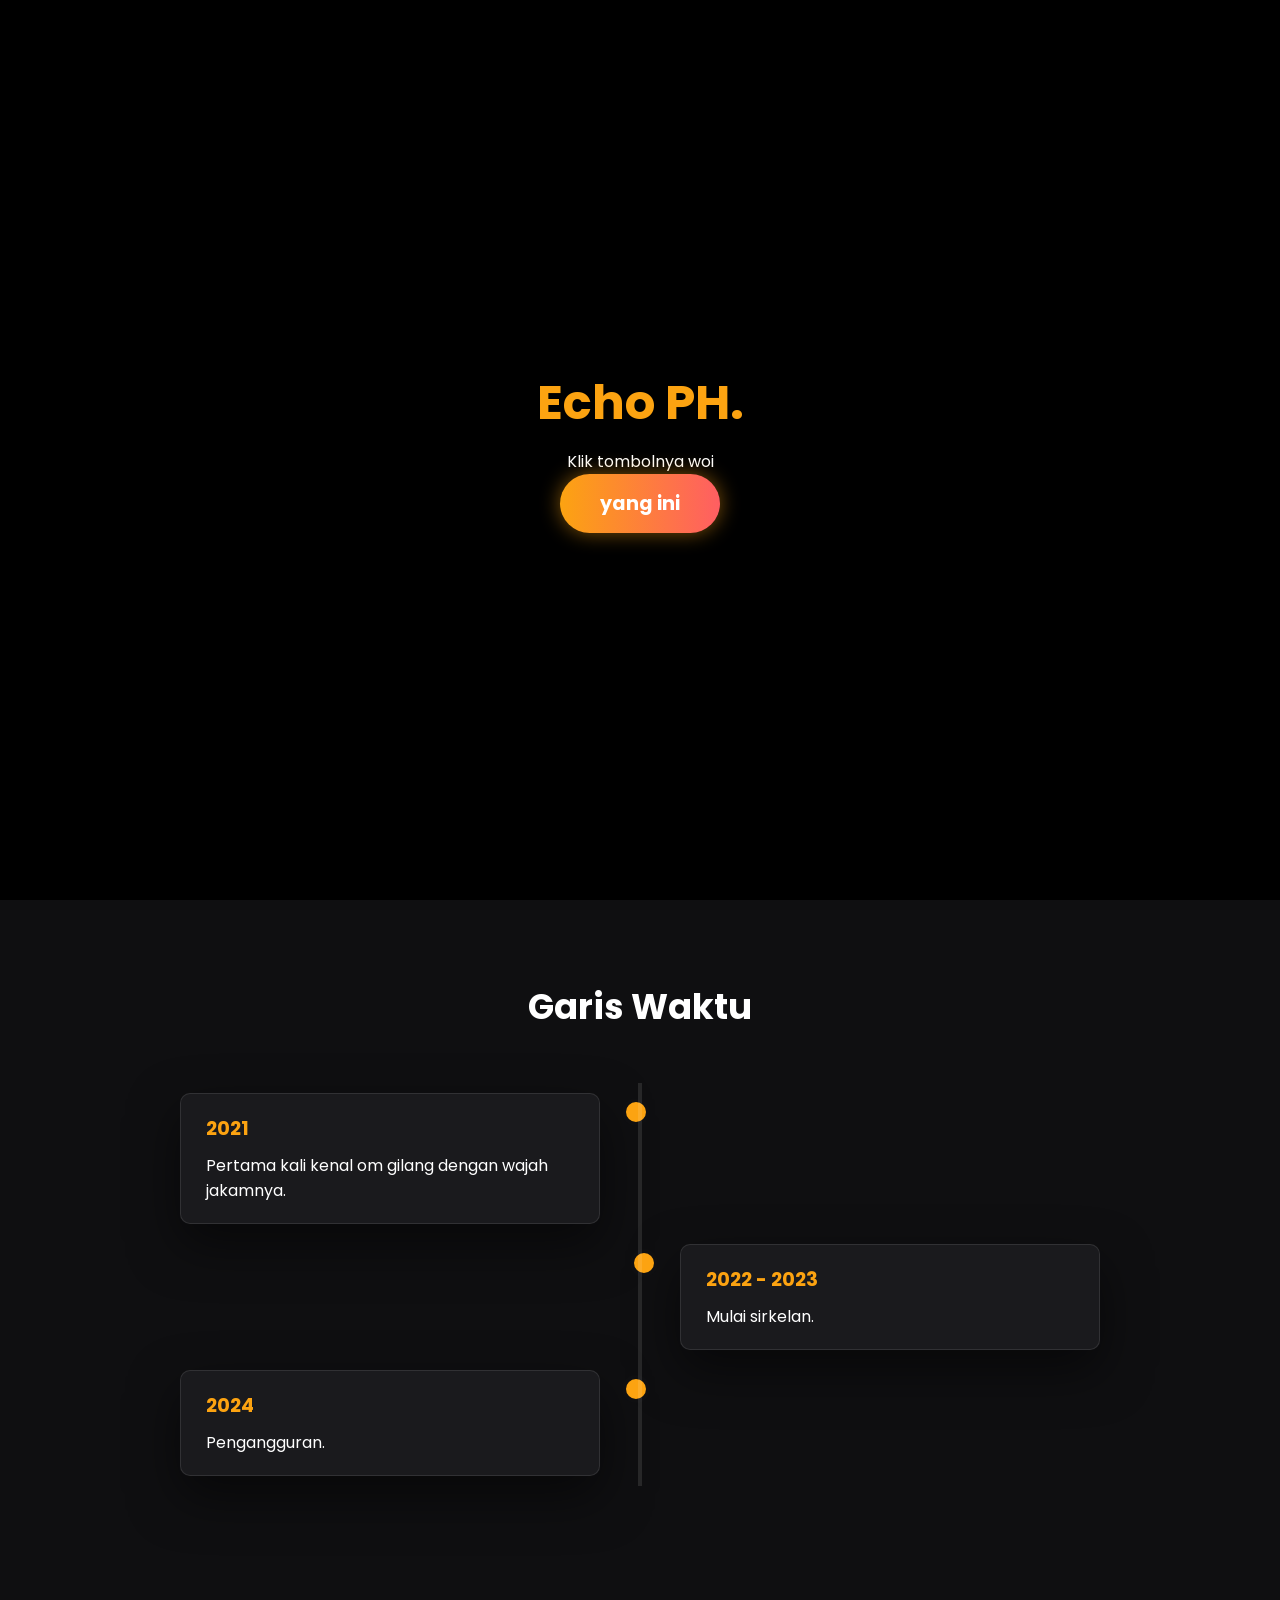
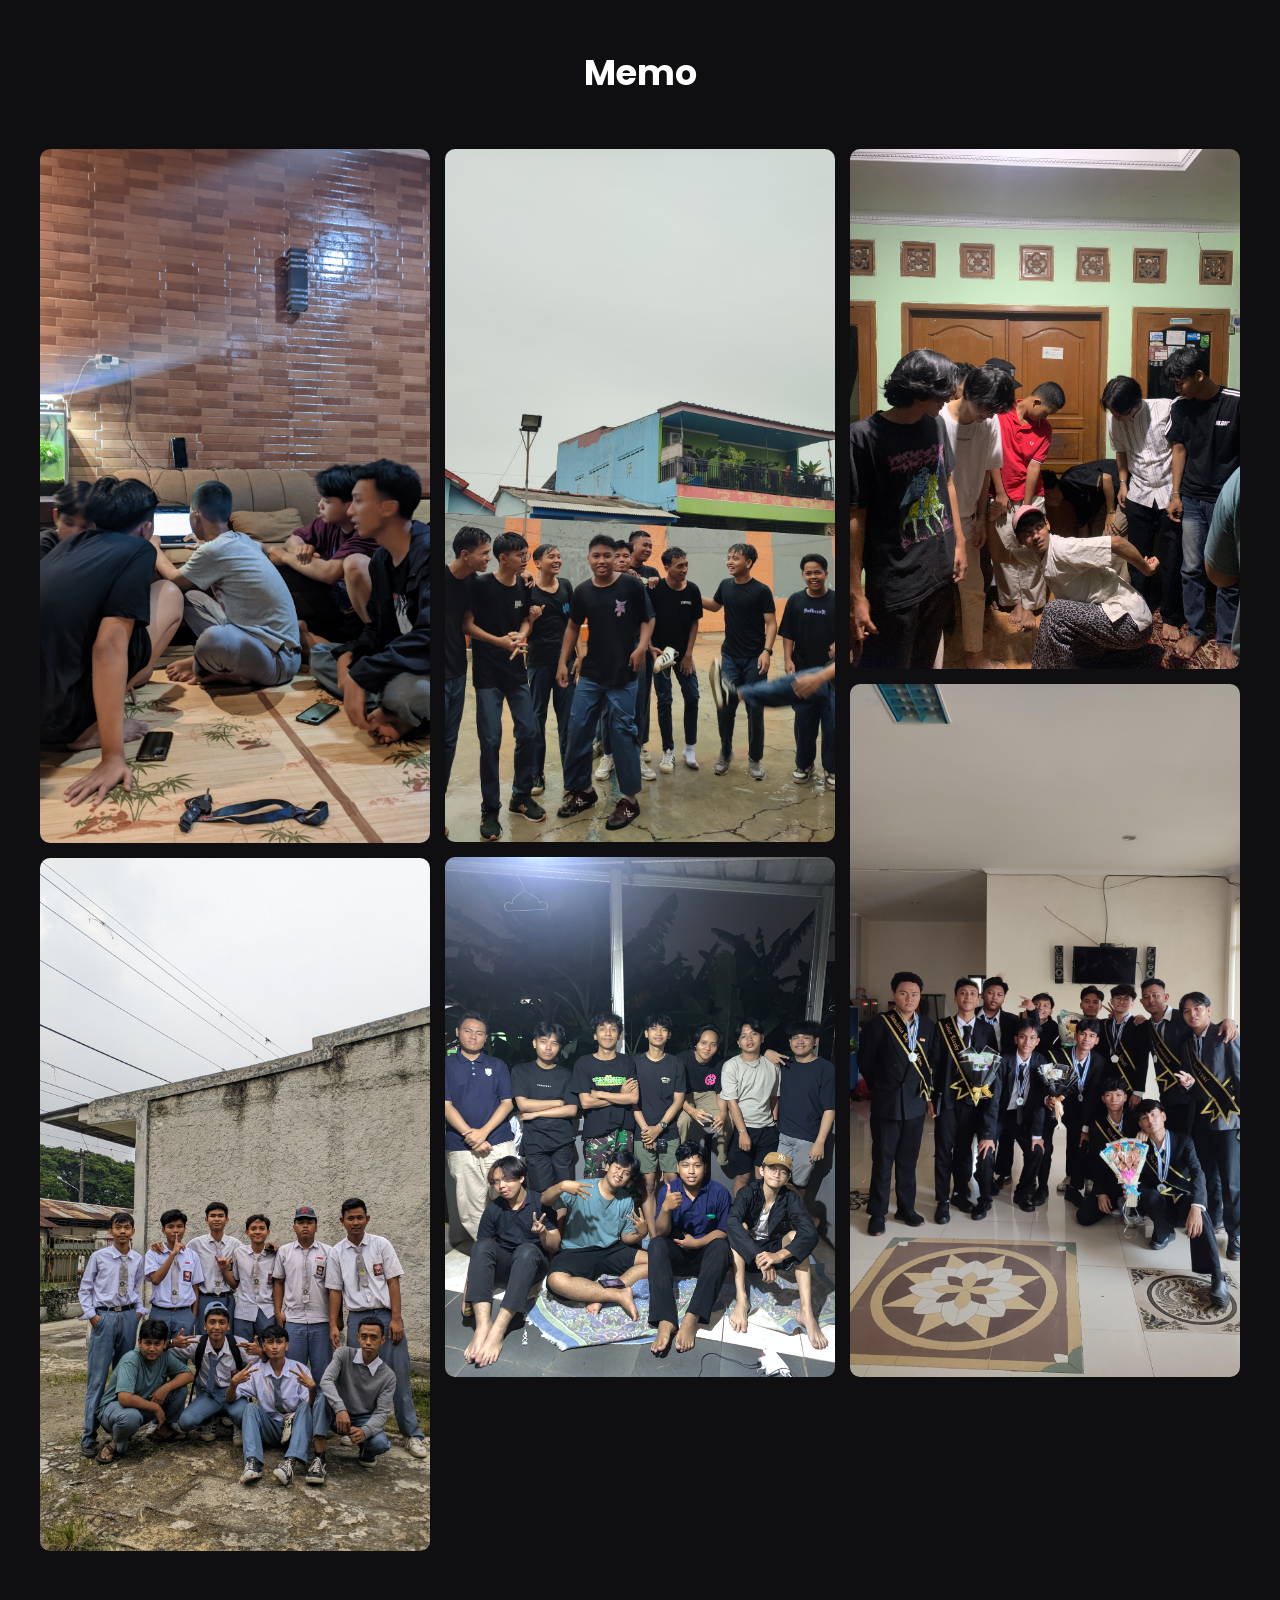
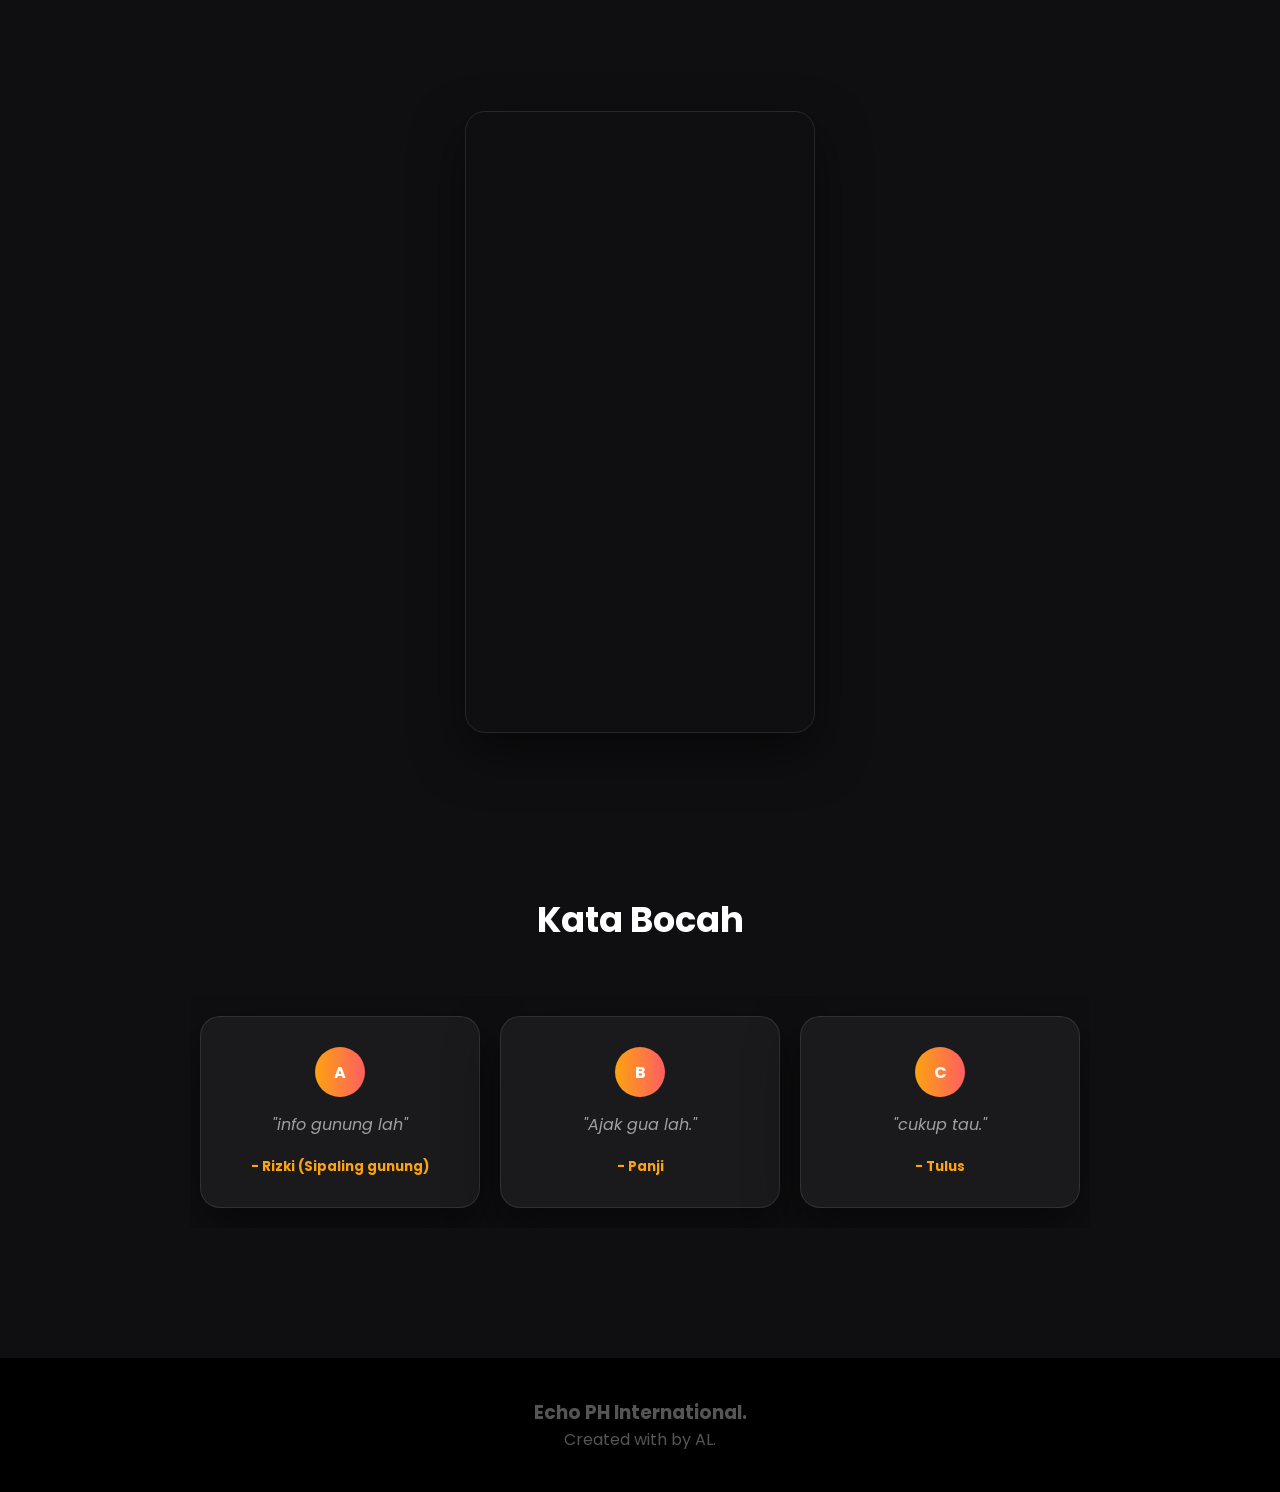
==== index.html @ 52d3bf89 "nambahin" ====
<!DOCTYPE html>
<html lang="id">
<head>
    <meta charset="UTF-8">
    <meta name="viewport" content="width=device-width, initial-scale=1.0">
    <title>Echo</title>
    
    <link href="https://fonts.googleapis.com/css2?family=Poppins:wght@300;400;600;800&display=swap" rel="stylesheet">
    <link href="https://unpkg.com/aos@2.3.1/dist/aos.css" rel="stylesheet">
    <link rel="stylesheet" href="style.css">
</head>
<body style="overflow: hidden;"> <div id="welcome-screen">
        <div class="welcome-content">
            <h1>Echo PH.</h1>
            <p>Klik tombolnya woi</p>
            <button id="enter-btn">yang ini</button>
        </div>
    </div>

    <nav class="navbar">
        <div class="logo">Echo PH.</div>
        <div class="nav-right">
            <ul class="nav-links" id="nav-menu">
                <li><a href="#home">Home</a></li>
                <li><a href="#timeline">Perjalanan</a></li>
                <li><a href="#galeri">Galeri</a></li>
                <li><a href="#pesan">Pesan</a></li>
            </ul>
            <div class="nav-buttons">
                <button id="theme-toggle" class="theme-btn" title="Ganti Tema">☀️</button>
                <div class="hamburger" id="hamburger-btn">
                    <span></span><span></span><span></span>
                </div>
            </div>
        </div>
    </nav>

    <header id="home" class="hero">
        <video muted loop playsinline id="myVideo">
            <source src="video/bg.mp4" type="video/mp4">
        </video>
        <div class="overlay"></div>
        <div class="hero-content" data-aos="fade-up" data-aos-duration="1500">
            <span class="badge">OFFICIAL SIRKEL</span>
            <h1>KITA PERNAH <span class="highlight typing-text"></span></h1>
            <p>Bukan sekadar teman sekelas, tapi ya cuma temen.</p>
            <a href="#galeri" class="btn-glow">Jelajahi Waktu</a>
        </div>
    </header>

    <section id="timeline" class="timeline-section">
        <h2 data-aos="fade-up">Garis Waktu</h2>
        <div class="timeline">
            <div class="timeline-item left" data-aos="fade-right">
                <div class="content">
                    <h3>2021</h3>
                    <p>Pertama kali kenal om gilang dengan wajah jakamnya.</p>
                </div>
            </div>
            <div class="timeline-item right" data-aos="fade-left">
                <div class="content">
                    <h3>2022 - 2023</h3>
                    <p>Mulai sirkelan.</p>
                </div>
            </div>
            <div class="timeline-item left" data-aos="fade-right">
                <div class="content">
                    <h3>2024</h3>
                    <p>Pengangguran.</p>
                </div>
            </div>
        </div>
    </section>

    <section id="galeri" class="gallery-section">
        <h2 data-aos="fade-up">Memo</h2>
        <div class="masonry-grid">
            <div class="masonry-item" data-aos="zoom-in"><img src="foto/2.jpg" alt="Foto"></div>
            <div class="masonry-item" data-aos="zoom-in"><img src="foto/1.JPG" alt="Foto"></div>
            <div class="masonry-item" data-aos="zoom-in"><img src="foto/9.jpeg" alt="Foto"></div>
            <div class="masonry-item" data-aos="zoom-in"><img src="foto/eko.JPG" alt="Foto"></div>
            <div class="masonry-item" data-aos="zoom-in"><img src="foto/5.jpeg" alt="Foto"></div>
            <div class="masonry-item" data-aos="zoom-in"><img src="foto/11.jpeg" alt="Foto"></div>
        </div>
    </section>

    <section class="video-section">
        <div class="video-wrapper vertical-video" data-aos="fade-up">
            <video width="100%" height="100%" autoplay muted loop playsinline style="object-fit: cover;">
                <source src="video/iam.mp4" type="video/mp4">
            </video>
        </div>
    </section>

    <section id="pesan" class="messages-section">
        <h2 data-aos="fade-up">Kata Bocah</h2>
        <div class="scrolling-container"> <div class="scrolling-wrapper">
                <div class="card" data-aos="flip-up">
                    <div class="profile-icon">A</div>
                    <p>"info gunung lah"</p>
                    <h5>- Rizki (Sipaling gunung)</h5>
                </div>
                <div class="card" data-aos="flip-up" data-aos-delay="100">
                    <div class="profile-icon">B</div>
                    <p>"Ajak gua lah."</p>
                    <h5>- Panji</h5>
                </div>
                <div class="card" data-aos="flip-up" data-aos-delay="200">
                    <div class="profile-icon">C</div>
                    <p>"cukup tau."</p>
                    <h5>- Tulus</h5>
                </div>
            </div>
        </div>
    </section>

    <footer>
        <h3>Echo PH International.</h3>
        <p>Created with by AL.</p>
    </footer>

    <div class="music-fab" style="display: none;"> <button id="music-btn">⏸</button> <audio id="bg-music" loop>
            <source src="lagu/masa.mp3" type="audio/mpeg">
        </audio>
    </div>

    <script src="https://unpkg.com/aos@2.3.1/dist/aos.js"></script>
    <script src="script.js"></script>
</body>
</html>
---- style.css ----
/* --- CONFIG & VARIABLES --- */
:root {
    --bg-color: #0f0f11;
    --card-bg: #1a1a1d;
    --text-main: #ffffff;
    --text-muted: #a0a0a0;
    --primary: #fca311;
    --navbar-bg: rgba(15, 15, 17, 0.95);
    --border-color: rgba(255,255,255,0.1);
    --gradient: linear-gradient(90deg, #fca311, #ff5e62);
    --shadow: 0 20px 50px rgba(0,0,0,0.5);
}

[data-theme="light"] {
    --bg-color: #f4f6f8;
    --card-bg: #ffffff;
    --text-main: #2c3e50;
    --text-muted: #636e72;
    --primary: #e67e22;
    --navbar-bg: rgba(255, 255, 255, 0.95);
    --border-color: rgba(0,0,0,0.1);
    --shadow: 0 20px 50px rgba(0,0,0,0.1);
}

* {
    margin: 0; padding: 0; box-sizing: border-box;
    font-family: 'Poppins', sans-serif; scroll-behavior: smooth;
}

body {
    background-color: var(--bg-color); color: var(--text-main);
    transition: background-color 0.3s ease, color 0.3s ease;
}

/* --- WELCOME SCREEN --- */
#welcome-screen {
    position: fixed; top: 0; left: 0; width: 100%; height: 100%;
    background-color: #000; z-index: 9999;
    display: flex; justify-content: center; align-items: center;
    transition: opacity 0.8s ease;
}
.welcome-content { text-align: center; padding: 20px; }
.welcome-content h1 { font-size: 3rem; margin-bottom: 10px; color: var(--primary); }
#enter-btn {
    padding: 15px 40px; font-size: 1.2rem;
    background: var(--gradient); border: none; color: white;
    border-radius: 50px; cursor: pointer; font-weight: bold;
    box-shadow: 0 0 20px rgba(252, 163, 17, 0.5);
    transition: transform 0.3s;
}
#enter-btn:hover { transform: scale(1.1); }

/* --- NAVBAR --- */
.navbar {
    position: fixed; top: 0; width: 100%; padding: 15px 50px;
    display: flex; justify-content: space-between; align-items: center;
    z-index: 1000; transition: 0.4s; background: transparent;
}
.navbar.scrolled {
    background: var(--navbar-bg); border-bottom: 1px solid var(--border-color);
    backdrop-filter: blur(10px); padding: 10px 50px;
}
.logo { font-weight: 800; font-size: 1.5rem; letter-spacing: 2px; }
.nav-right { display: flex; align-items: center; gap: 30px; }
.nav-links { list-style: none; display: flex; gap: 30px; }
.nav-links a { text-decoration: none; color: var(--text-main); font-weight: 600; font-size: 0.9rem; position: relative; }
.nav-links a::after {
    content: ''; width: 0; height: 2px; background: var(--primary);
    position: absolute; bottom: -5px; left: 0; transition: 0.3s;
}
.nav-links a:hover::after { width: 100%; }

/* BUTTONS */
.nav-buttons { display: flex; align-items: center; gap: 15px; }
.theme-btn {
    background: transparent; border: 1px solid var(--text-main);
    color: var(--text-main); width: 40px; height: 40px;
    border-radius: 50%; cursor: pointer; font-size: 1.2rem;
    display: flex; align-items: center; justify-content: center; transition: 0.3s;
}
.theme-btn:hover { background: var(--primary); border-color: var(--primary); color: white; }
.hamburger { display: none; cursor: pointer; flex-direction: column; gap: 5px; }
.hamburger span { width: 25px; height: 3px; background-color: var(--text-main); transition: 0.3s; }

/* --- HERO SECTION --- */
.hero {
    height: 100vh; width: 100%; position: relative;
    display: flex; justify-content: center; align-items: center;
    text-align: center; overflow: hidden;
}
#myVideo {
    position: absolute; top: 50%; left: 50%;
    min-width: 100%; min-height: 100%; width: auto; height: auto;
    z-index: -1; transform: translate(-50%, -50%); object-fit: cover;
}
.overlay {
    position: absolute; top: 0; left: 0; width: 100%; height: 100%;
    background: linear-gradient(to bottom, rgba(0,0,0,0.6), var(--bg-color));
    z-index: 0;
}
.hero-content {
    position: relative; z-index: 2; max-width: 90%; width: 800px; padding: 0 20px;
}
.badge {
    background: rgba(255, 255, 255, 0.15); padding: 5px 15px;
    border-radius: 50px; font-size: 0.8rem; letter-spacing: 2px;
    border: 1px solid rgba(255,255,255,0.2); text-transform: uppercase; color: #fff;
}
.hero h1 {
    font-size: 3.5rem; margin: 20px 0; line-height: 1.2;
    font-weight: 800; color: #fff; word-wrap: break-word;
}
.highlight { background: var(--gradient); -webkit-background-clip: text; -webkit-text-fill-color: transparent; }
.hero p { font-size: 1.1rem; color: #ddd; margin-bottom: 40px; }
.btn-glow {
    padding: 12px 35px; background: var(--gradient); color: white;
    text-decoration: none; border-radius: 50px; font-weight: bold;
    box-shadow: 0 0 20px rgba(252, 163, 17, 0.5); transition: 0.3s;
}
.btn-glow:hover { box-shadow: 0 0 40px rgba(252, 163, 17, 0.8); transform: scale(1.05); }

/* --- SECTIONS --- */
section { padding: 80px 20px; }
h2 { text-align: center; font-size: 2.2rem; margin-bottom: 50px; color: var(--text-main); }

/* --- TIMELINE --- */
.timeline { position: relative; max-width: 1000px; margin: 0 auto; }
.timeline::after {
    content: ''; position: absolute; width: 4px; background-color: var(--border-color);
    top: 0; bottom: 0; left: 50%; margin-left: -2px;
}
.timeline-item { padding: 10px 40px; position: relative; width: 50%; }
.timeline-item.left { left: 0; }
.timeline-item.right { left: 50%; }
.timeline-item::after {
    content: ''; position: absolute; width: 20px; height: 20px;
    background-color: var(--primary); border: 4px solid var(--bg-color);
    border-radius: 50%; top: 15px; z-index: 1;
}
.left::after { right: -10px; }
.right::after { left: -10px; }
.content {
    padding: 20px 25px; background: var(--card-bg); border-radius: 10px;
    position: relative; border: 1px solid var(--border-color); box-shadow: var(--shadow);
    word-wrap: break-word;
}
.content h3 { color: var(--primary); margin-bottom: 10px; font-size: 1.2rem; }

/* --- GALLERY --- */
.masonry-grid { column-count: 3; column-gap: 15px; max-width: 1200px; margin: 0 auto; }
.masonry-item { margin-bottom: 15px; break-inside: avoid; border-radius: 10px; overflow: hidden; }
.masonry-item img { width: 100%; display: block; transition: transform 0.5s; }
.masonry-item:hover img { transform: scale(1.1); }

/* --- VIDEO SECTION (VERTICAL) --- */
.video-section { display: flex; justify-content: center; }

/* Class khusus video vertical 9:16 */
.vertical-video {
    width: 100%; 
    max-width: 350px; /* Lebar ala HP */
    aspect-ratio: 9 / 16; /* Kunci rasio portrait */
    border-radius: 20px; overflow: hidden;
    box-shadow: var(--shadow); border: 1px solid var(--border-color);
    position: relative;
}

/* --- MESSAGES --- */
.scrolling-container {
    display: flex; justify-content: center;
    width: 100%;
}
.scrolling-wrapper {
    display: flex; overflow-x: auto; gap: 20px;
    padding: 20px 10px; scroll-snap-type: x mandatory;
    max-width: 1000px;
    justify-content: center;
}
.scrolling-wrapper::-webkit-scrollbar { display: none; }
.card {
    min-width: 280px; background: var(--card-bg);
    padding: 30px; border-radius: 20px; scroll-snap-align: center;
    border: 1px solid var(--border-color); box-shadow: var(--shadow);
    display: flex; flex-direction: column; align-items: center; text-align: center;
}
.profile-icon {
    width: 50px; height: 50px; background: var(--gradient);
    border-radius: 50%; display: flex; align-items: center; justify-content: center;
    font-weight: bold; margin-bottom: 15px; color: white;
}
.card p { font-style: italic; color: var(--text-muted); margin-bottom: 20px; }
.card h5 { color: var(--primary); }

/* --- FOOTER & MUSIC --- */
footer { text-align: center; padding: 40px; background: #000; color: #555; margin-top: 50px; }
.music-fab { position: fixed; bottom: 20px; right: 20px; z-index: 2000; }
#music-btn {
    width: 50px; height: 50px; border-radius: 50%;
    background: var(--gradient); border: none; font-size: 20px;
    cursor: pointer; box-shadow: 0 0 15px rgba(252, 163, 17, 0.6);
    animation: pulse 2s infinite; display: flex; align-items: center; justify-content: center;
}
@keyframes pulse { 0% { transform: scale(1); } 50% { transform: scale(1.1); } 100% { transform: scale(1); } }

/* --- RESPONSIVE MOBILE (FIX LENGKAP) --- */
@media (max-width: 768px) {
    /* Navbar Adjustment */
    .navbar { padding: 15px 20px; }
    .hamburger { display: flex; }
    
    /* Menu Dropdown */
    .nav-links {
        position: absolute; top: 100%; left: 0; width: 100%;
        background-color: var(--navbar-bg); flex-direction: column; align-items: center;
        padding: 20px 0; border-bottom: 1px solid var(--border-color);
        backdrop-filter: blur(10px); display: none; opacity: 0;
        transform: translateY(-20px); transition: 0.3s ease;
    }
    .nav-links.active { display: flex; opacity: 1; transform: translateY(0); }
    .nav-links li { margin: 15px 0; }
    
    /* Font Hero */
    .hero h1 { font-size: 2.2rem; } 
    .hero p { font-size: 1rem; }
    
    /* Timeline Fix */
    .timeline::after { left: 31px; }
    .timeline-item { width: 100%; padding-left: 70px; padding-right: 20px; }
    .timeline-item::after { left: 21px; }
    .left::after, .right::after { left: 21px; }
    .timeline-item.left, .timeline-item.right { left: 0; }
    
    /* Gallery 2 Columns */
    .masonry-grid { column-count: 2; }

    /* Scroll Pesan Rata Kiri di HP */
    .scrolling-wrapper { justify-content: flex-start; }
    
    /* PERBAIKAN JARAK & FONT SECTION (Update Terbaru) */
    section { padding: 50px 20px; } /* Jarak lebih rapat biar pas di layar kecil */
    h2 { font-size: 1.8rem; margin-bottom: 30px; } /* Judul section dikecilin */
}
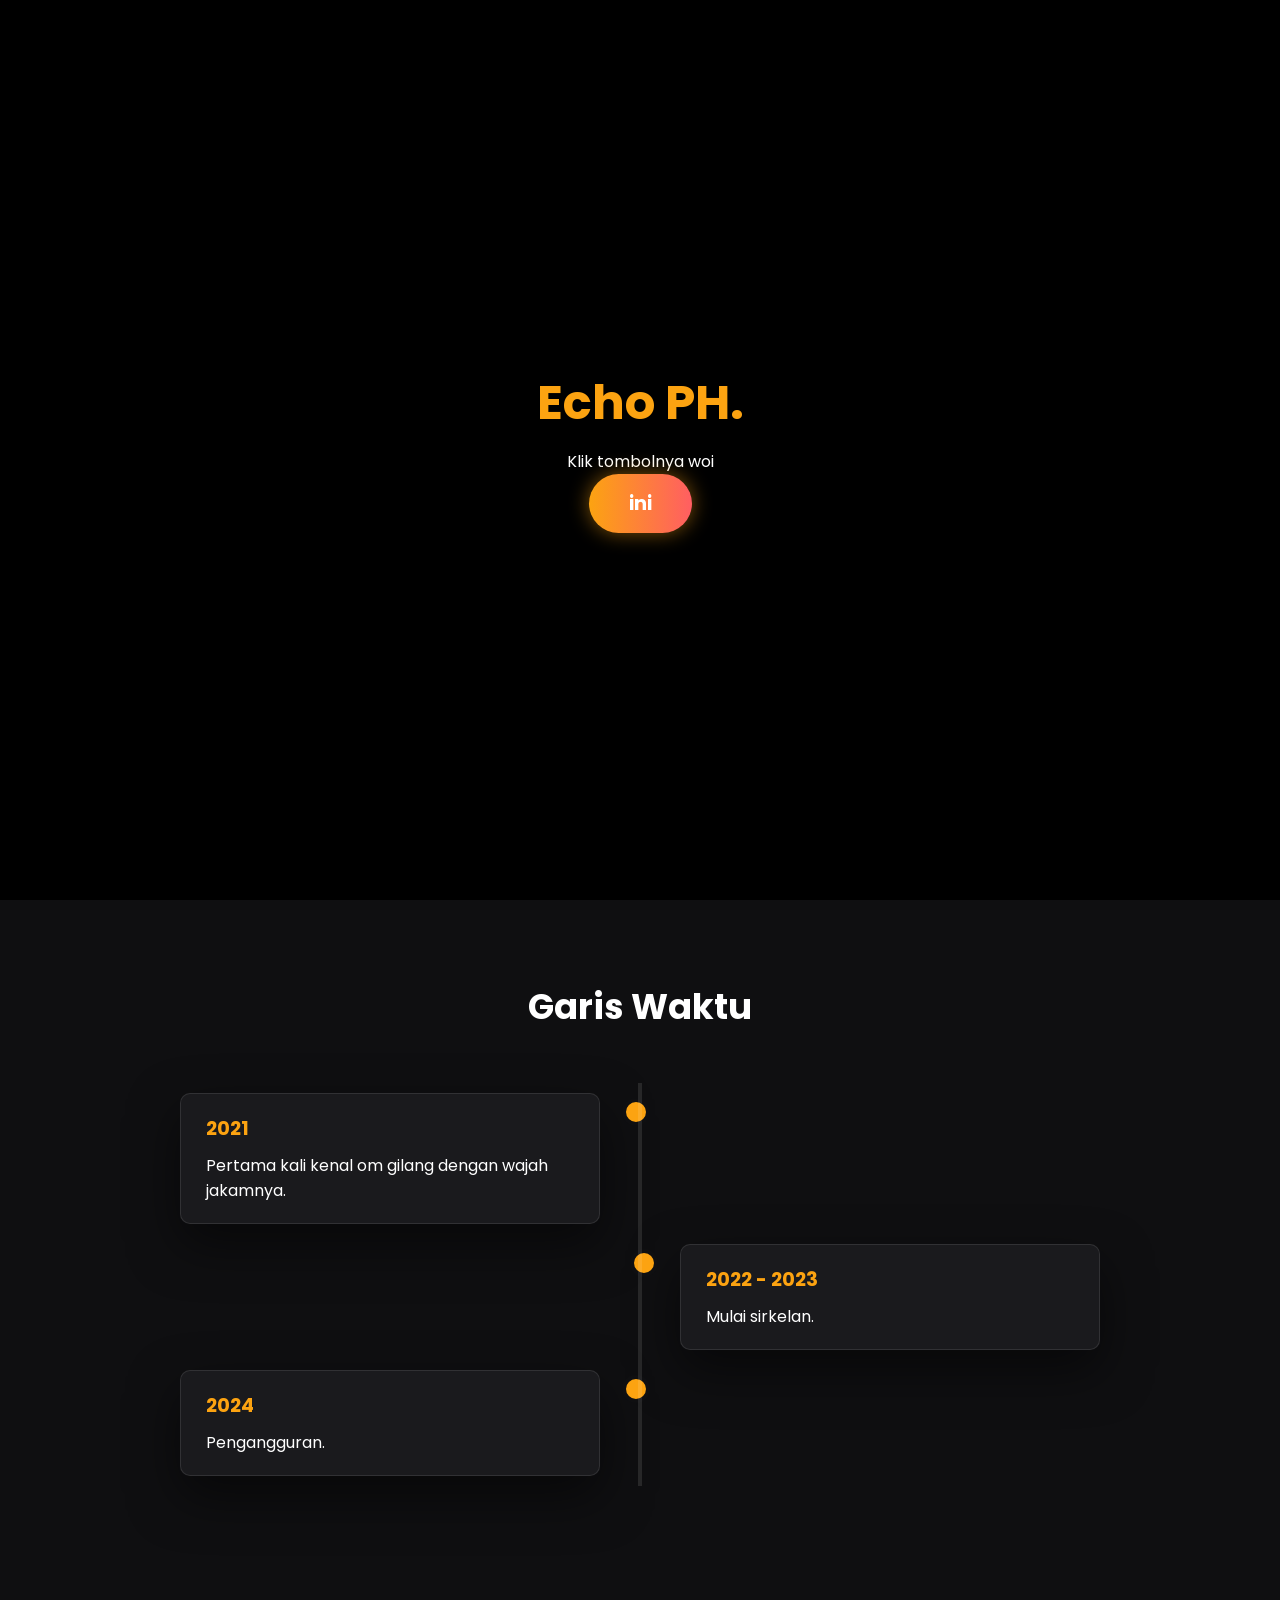
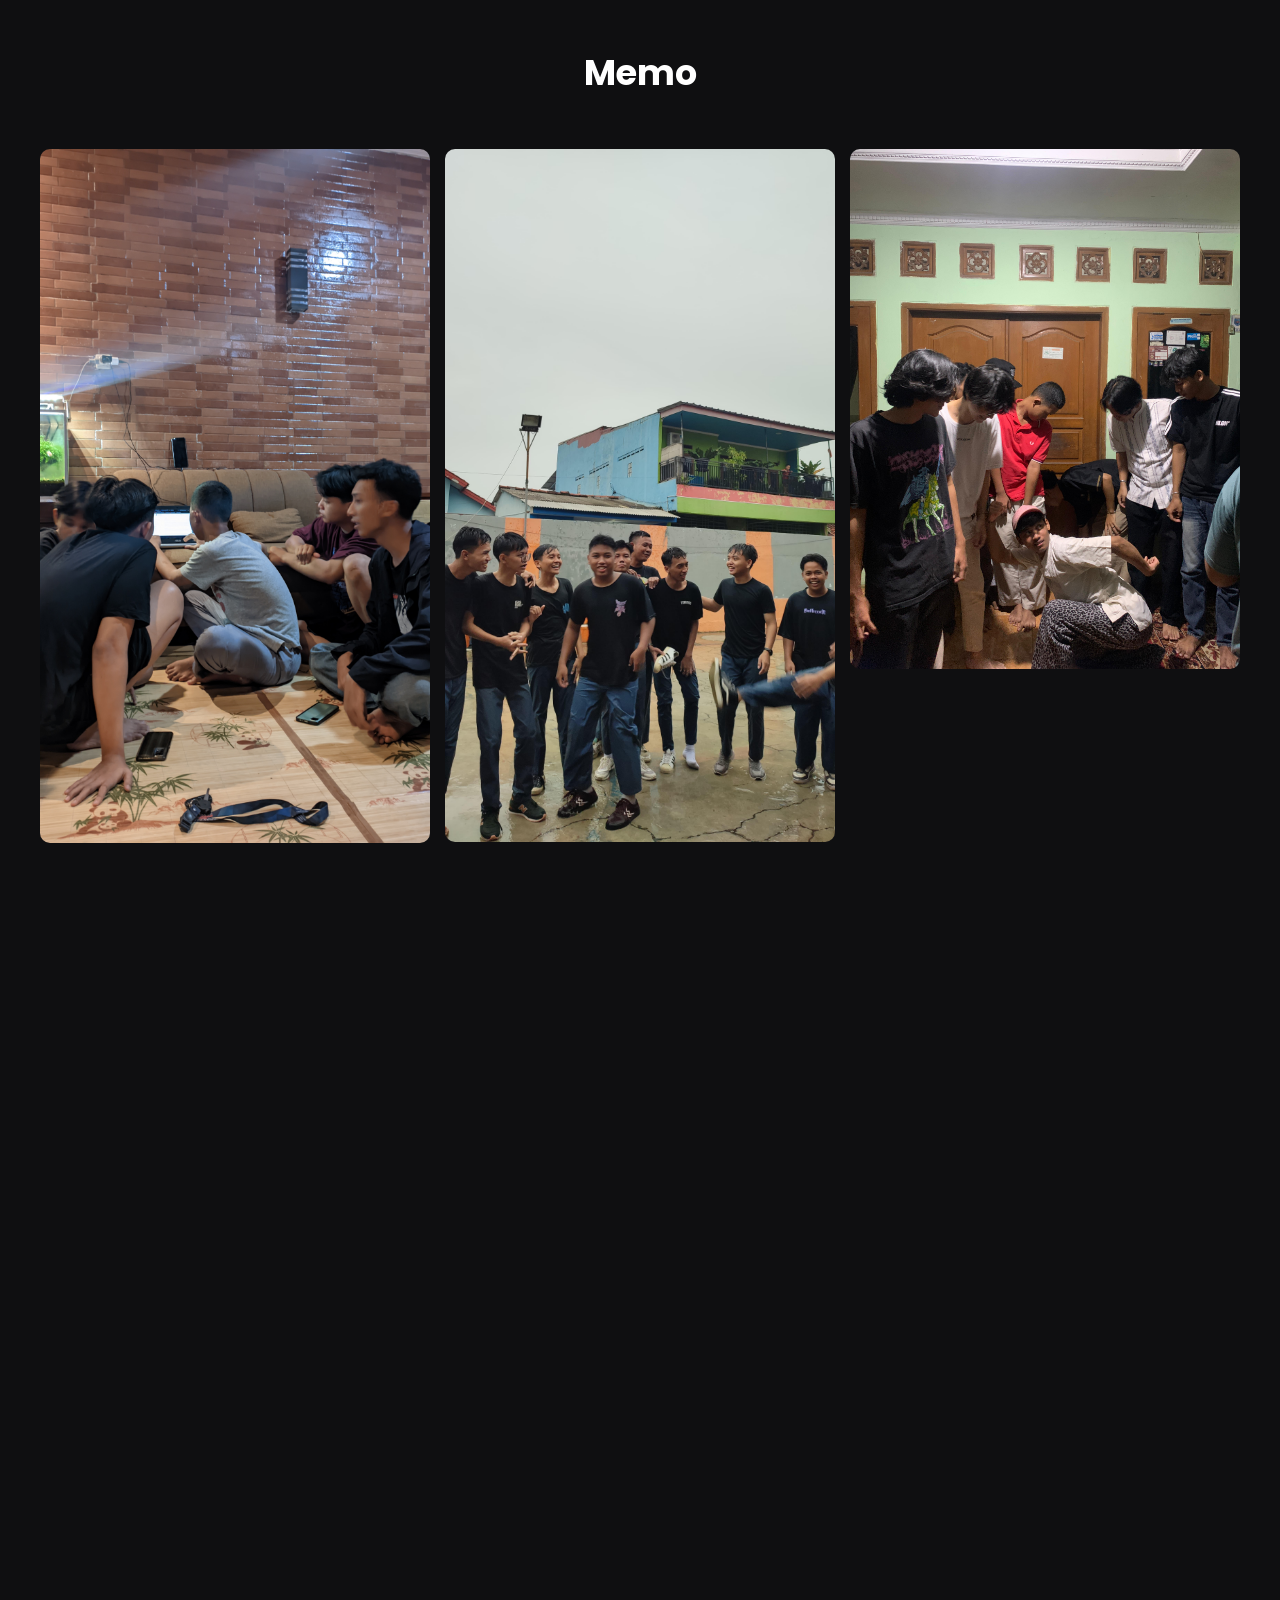
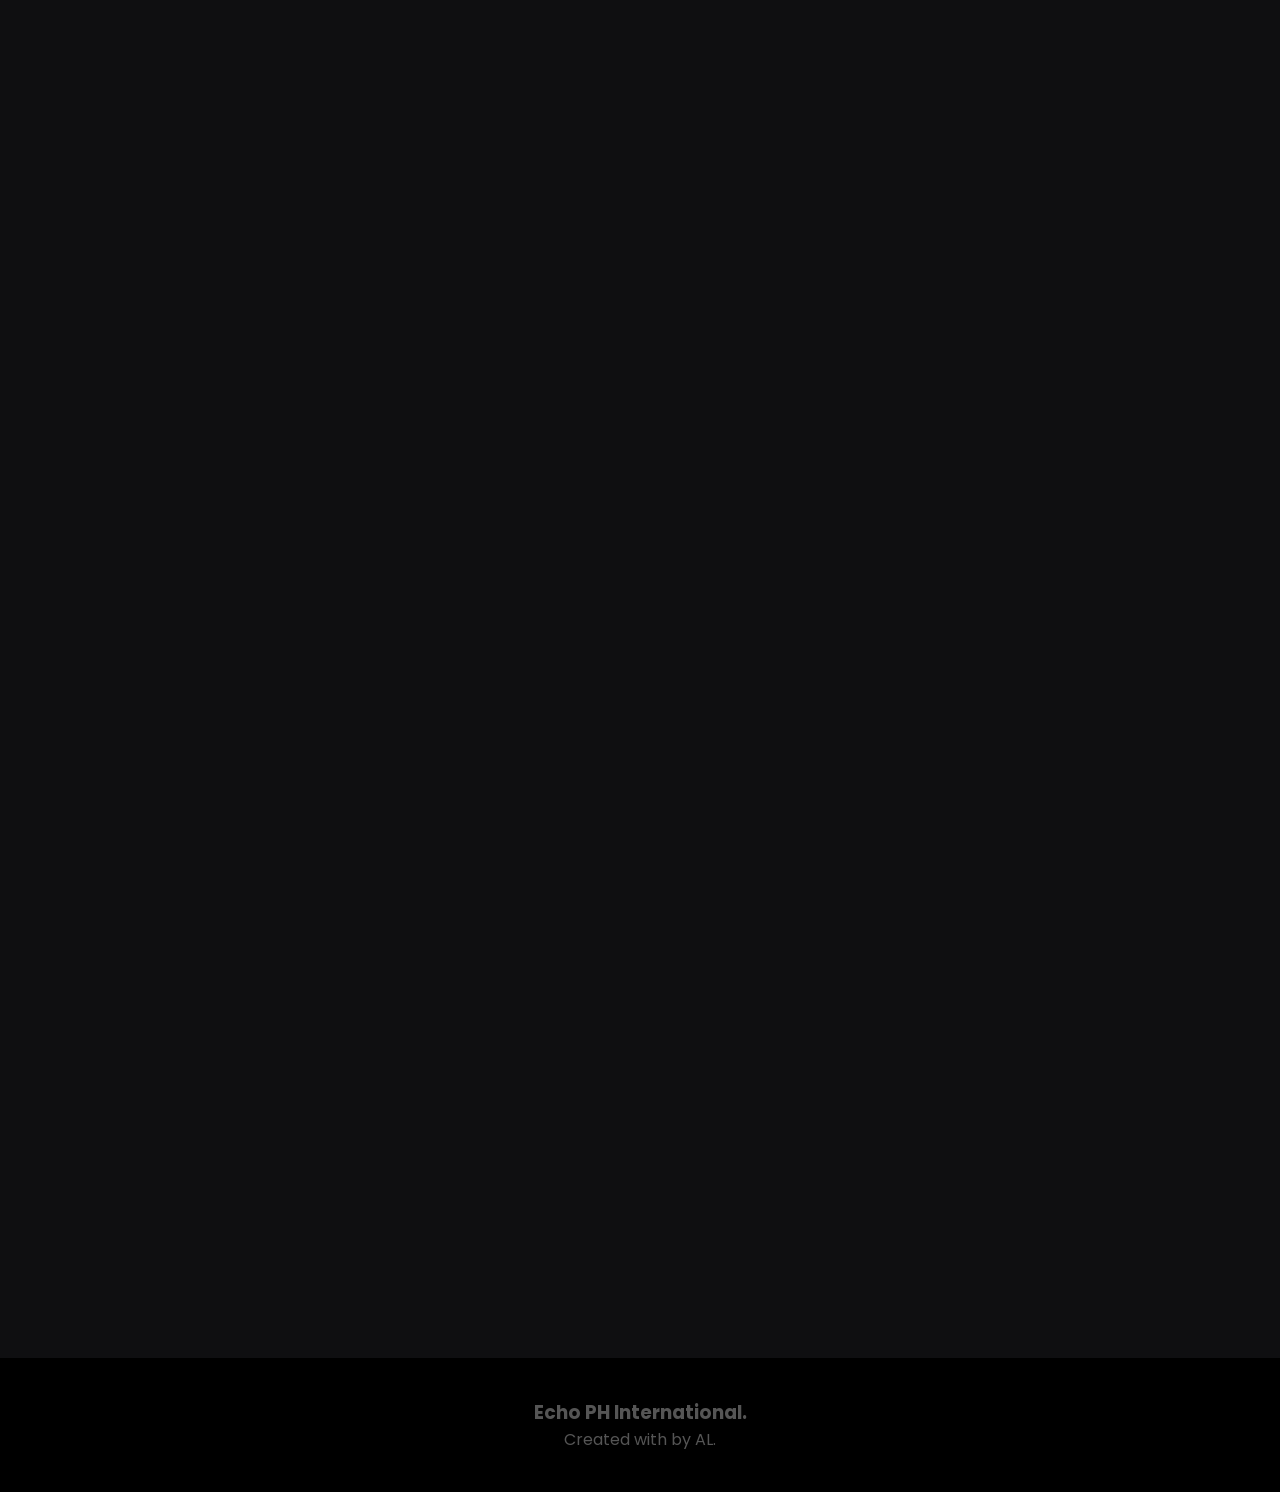
==== commit be2cbae4: "text tombol" ====
--- a/index.html
+++ b/index.html
@@ -13,7 +13,7 @@
         <div class="welcome-content">
             <h1>Echo PH.</h1>
             <p>Klik tombolnya woi</p>
-            <button id="enter-btn">yang ini</button>
+            <button id="enter-btn">ini</button>
         </div>
     </div>
 
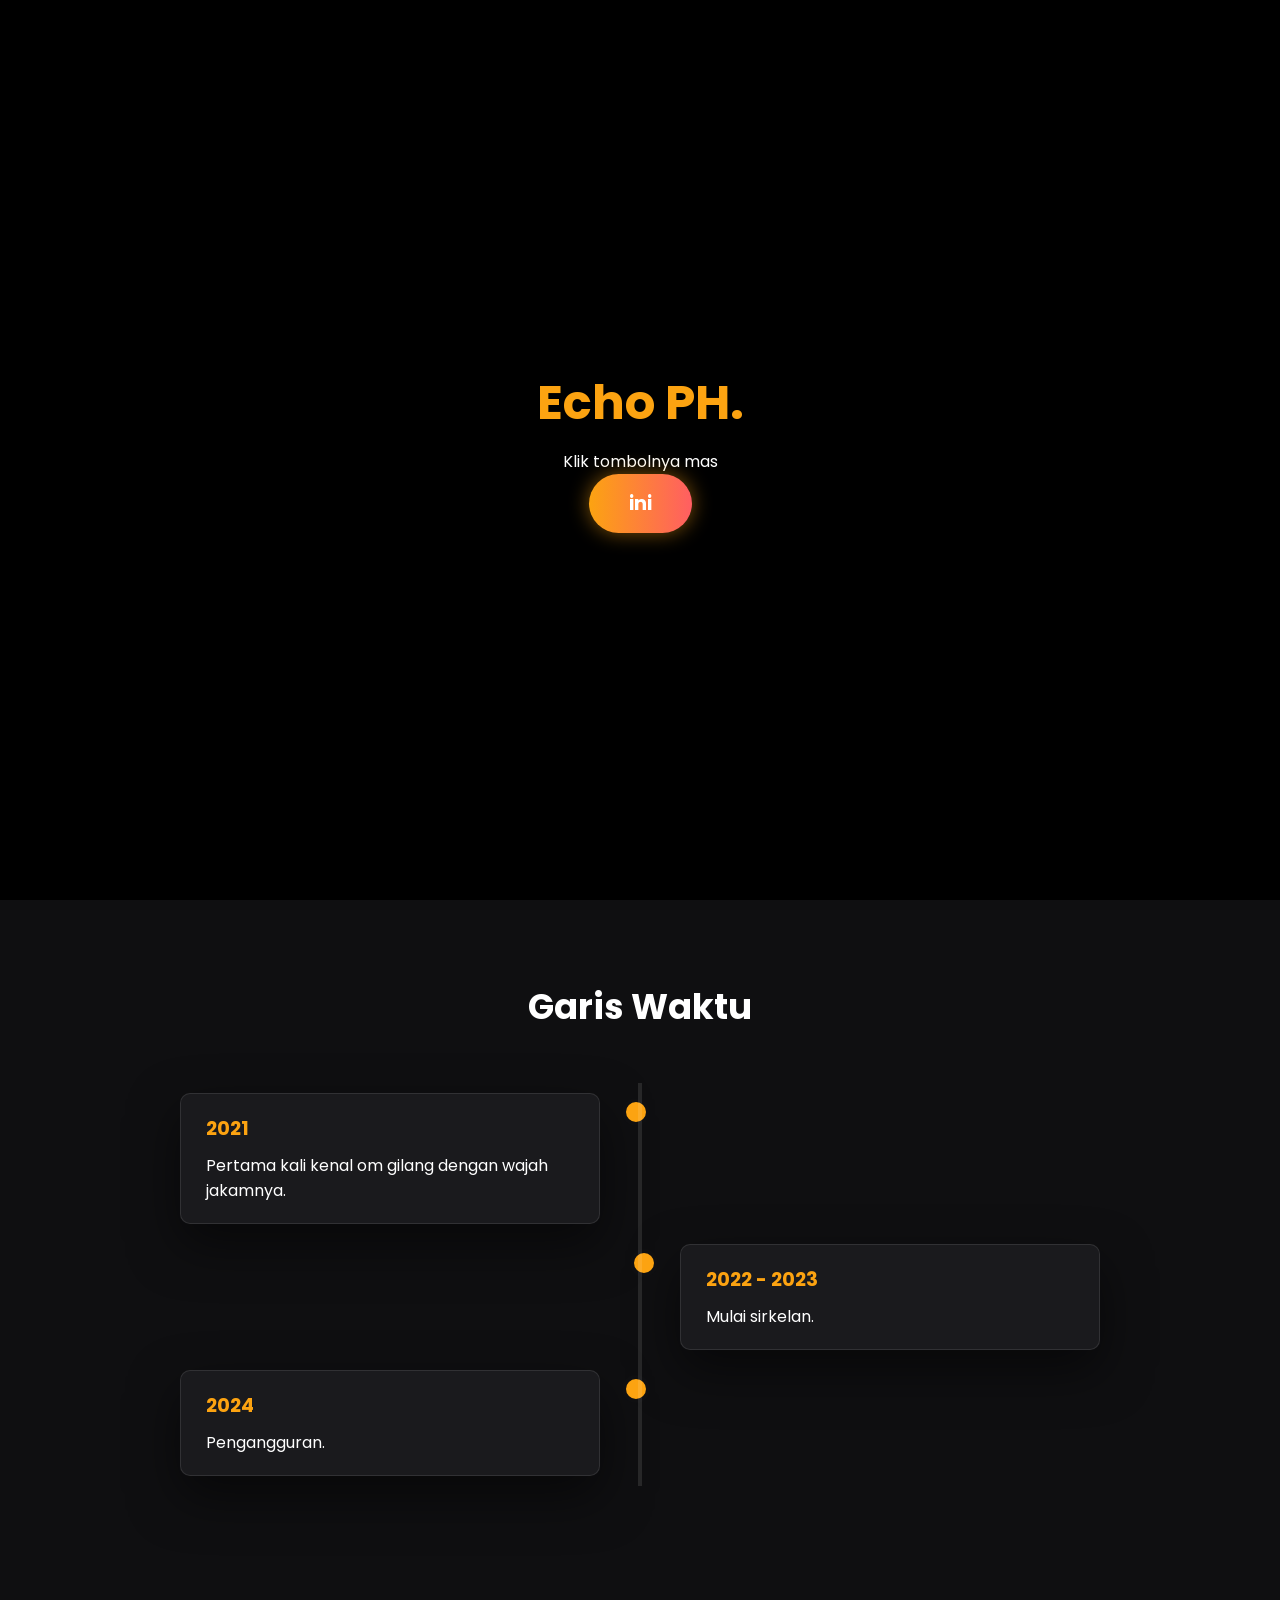
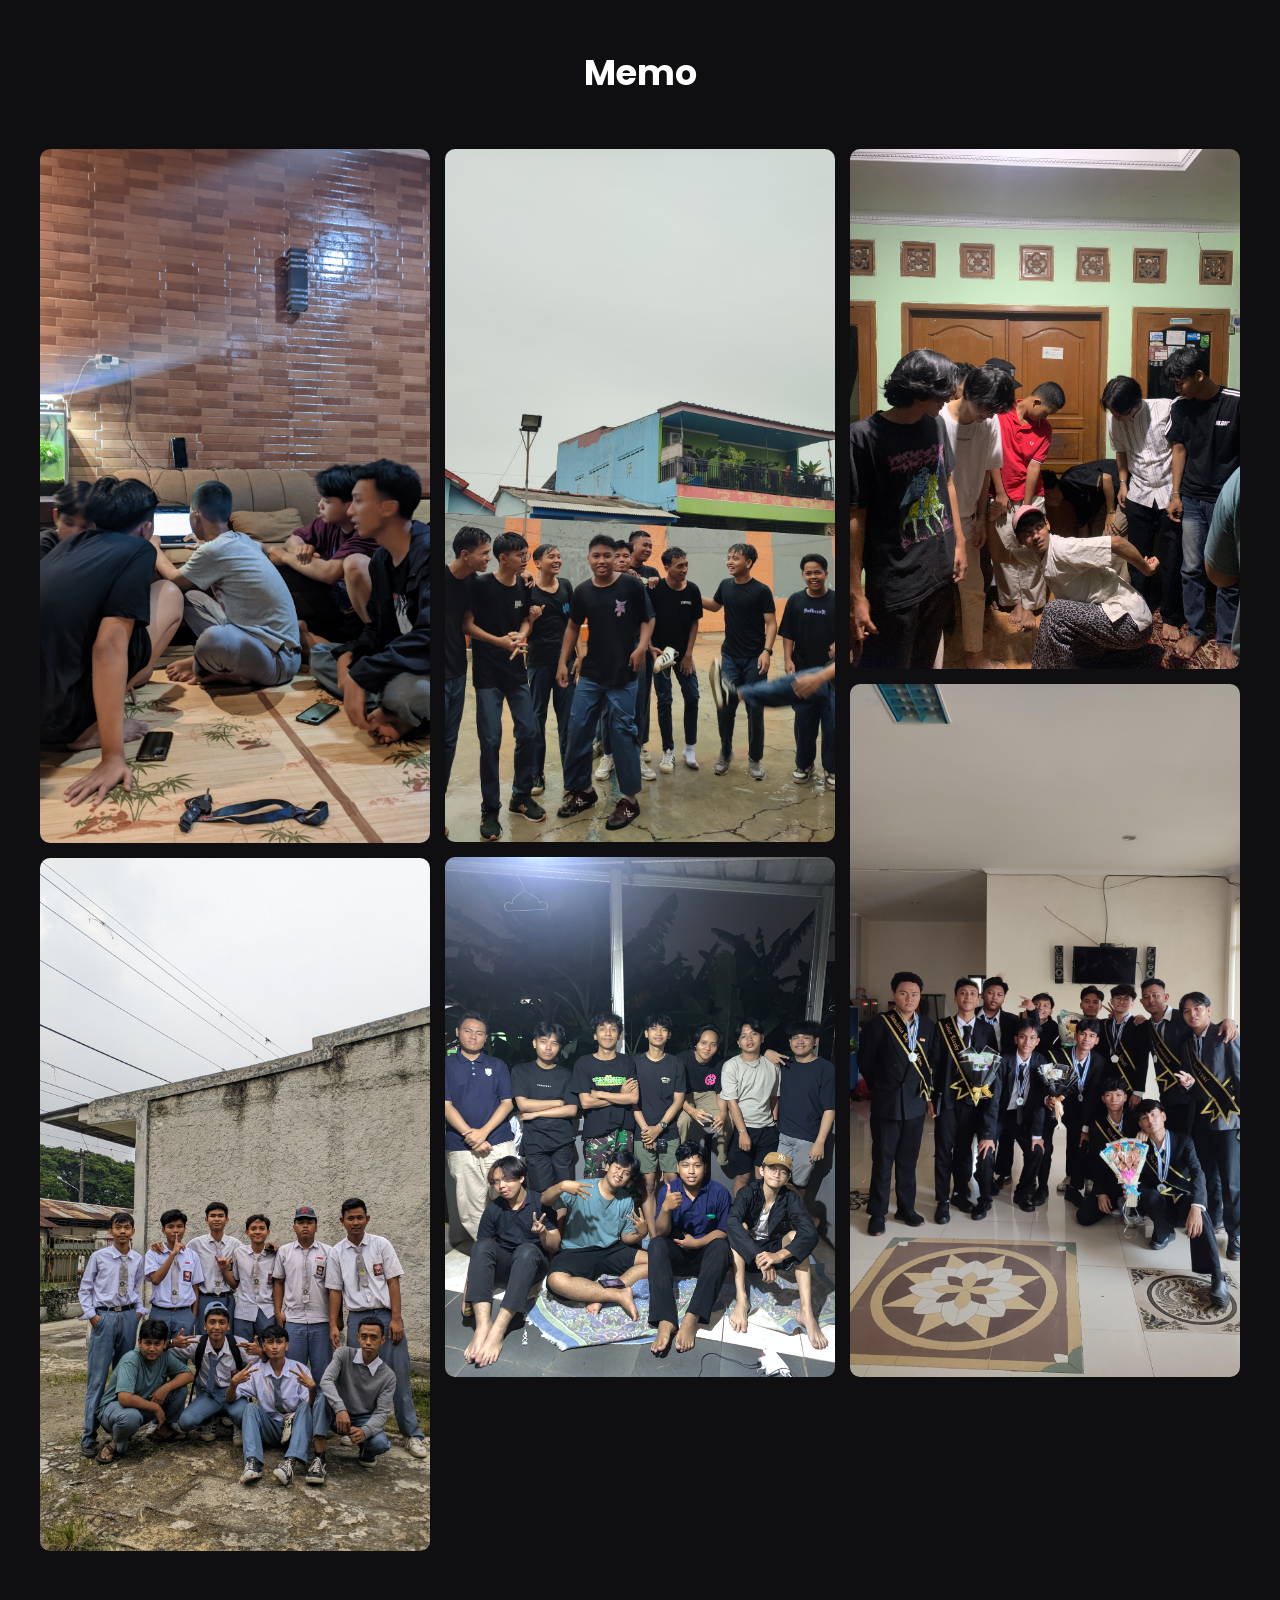
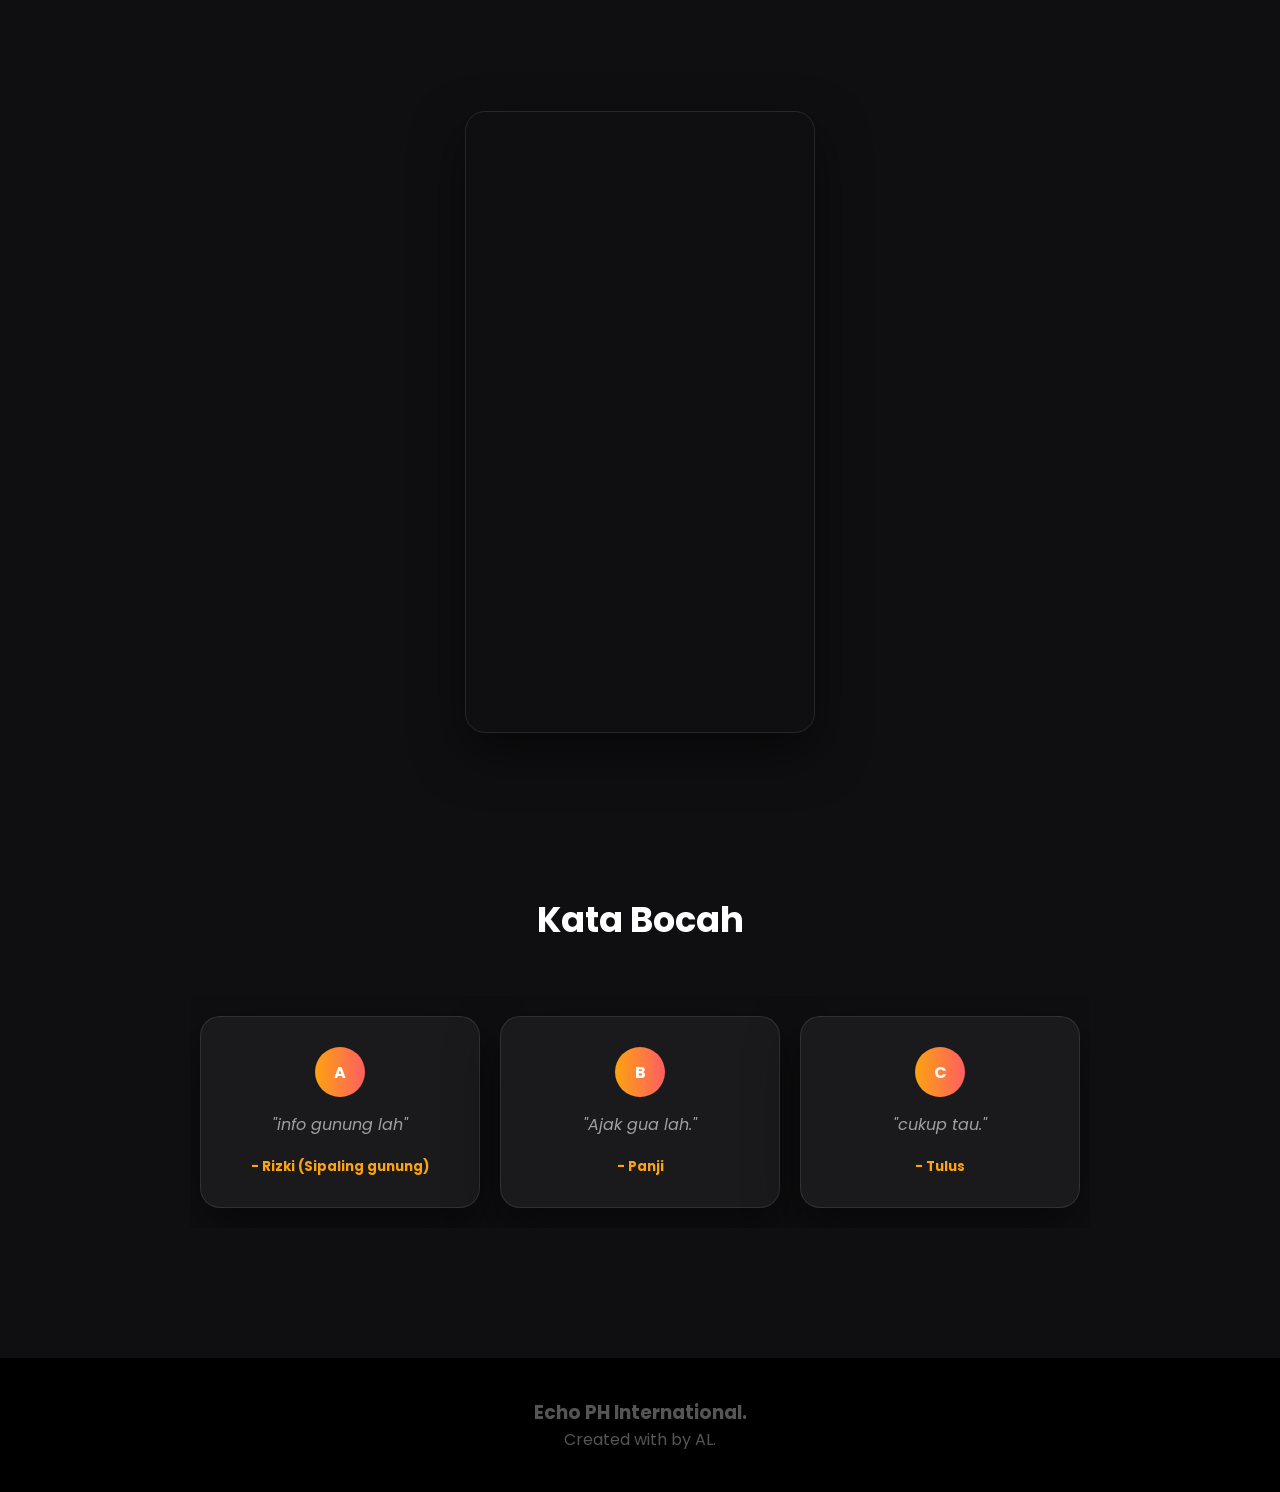
==== commit 2cfd279d: "text desk" ====
--- a/index.html
+++ b/index.html
@@ -12,7 +12,7 @@
 <body style="overflow: hidden;"> <div id="welcome-screen">
         <div class="welcome-content">
             <h1>Echo PH.</h1>
-            <p>Klik tombolnya woi</p>
+            <p>Klik tombolnya mas</p>
             <button id="enter-btn">ini</button>
         </div>
     </div>
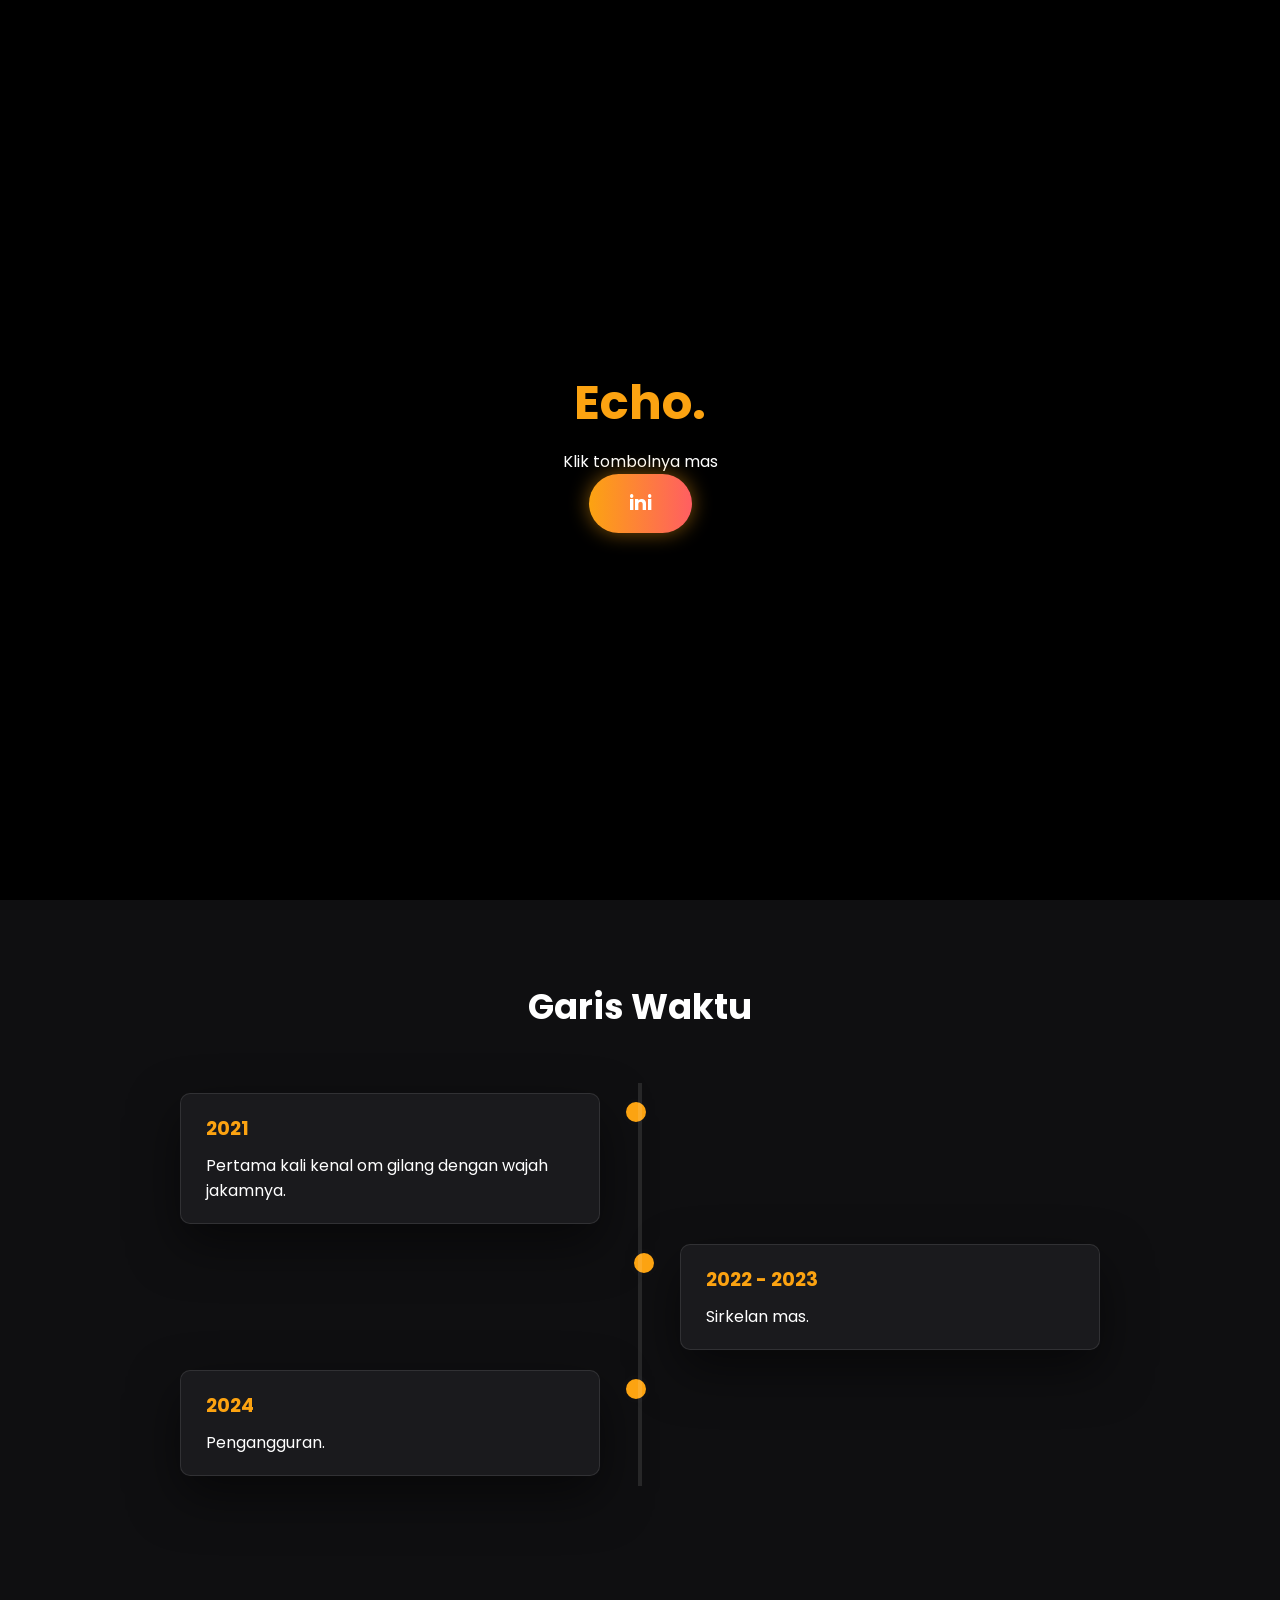
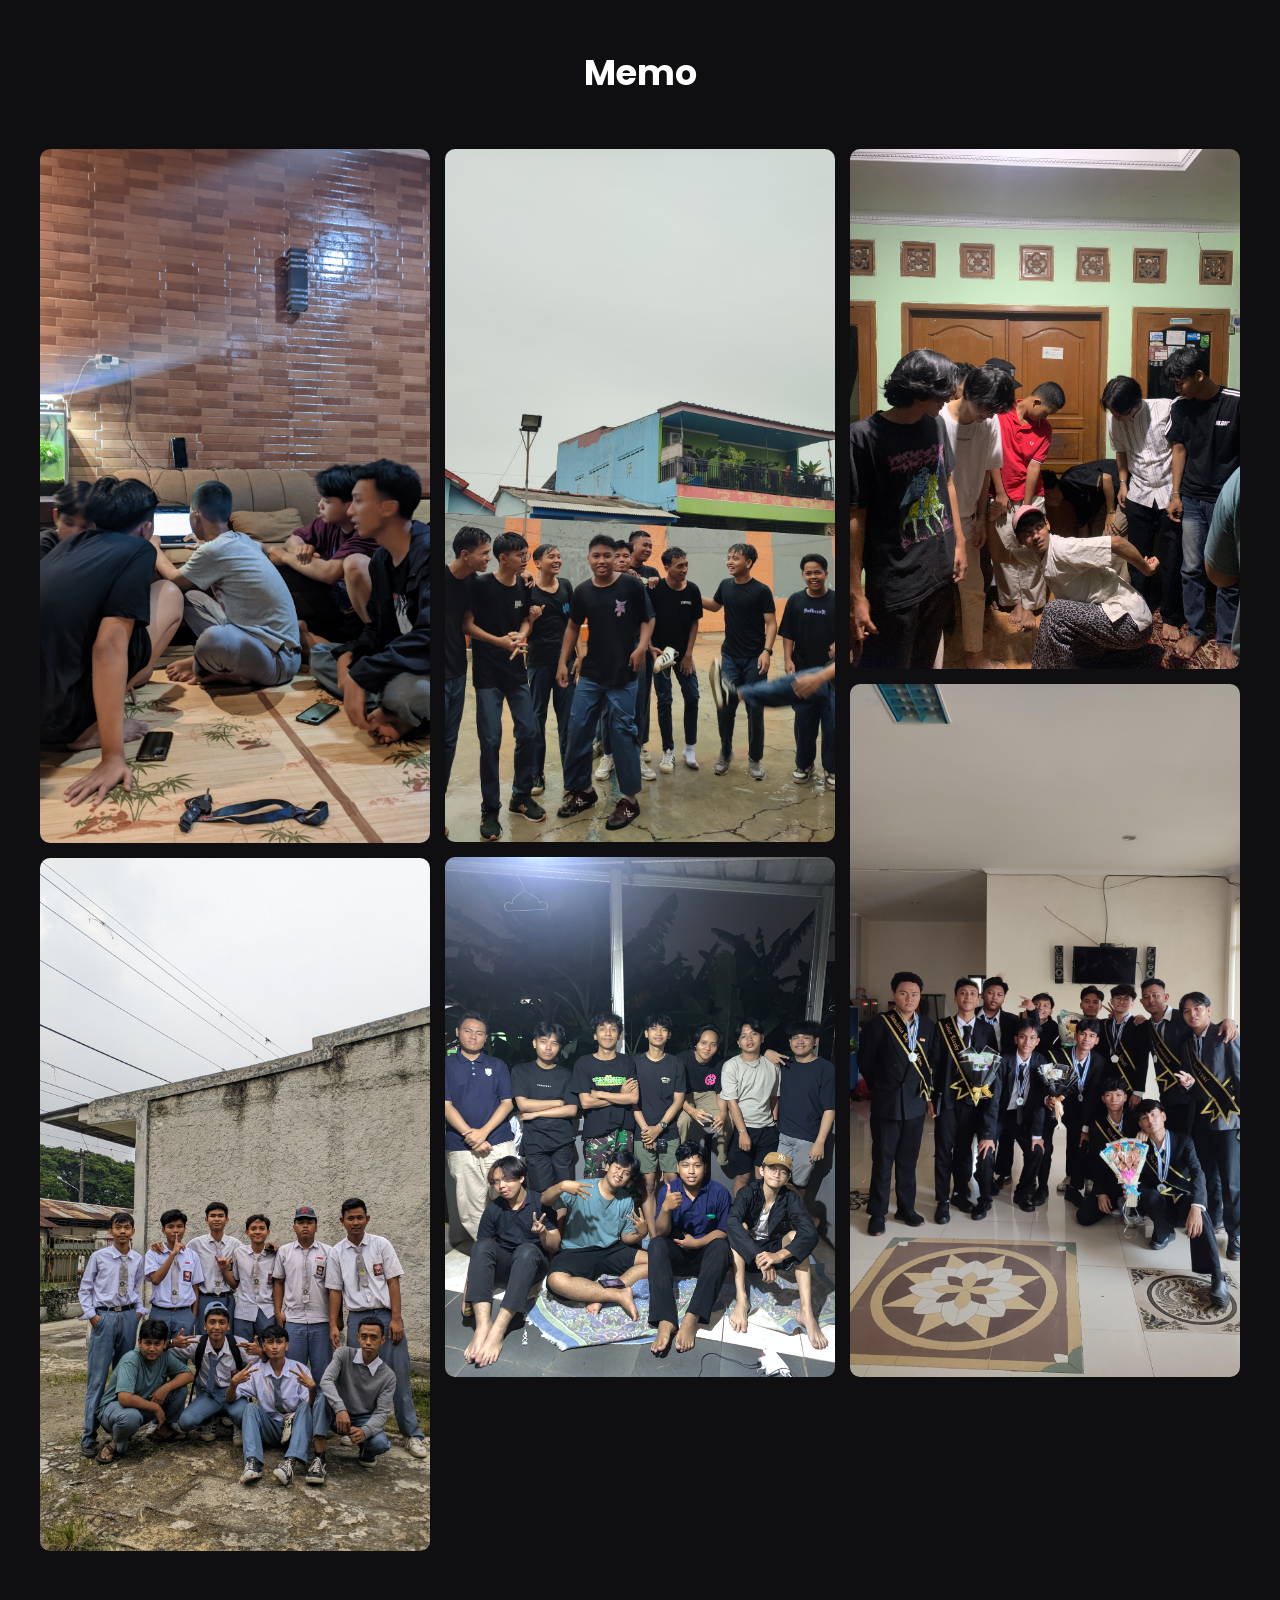
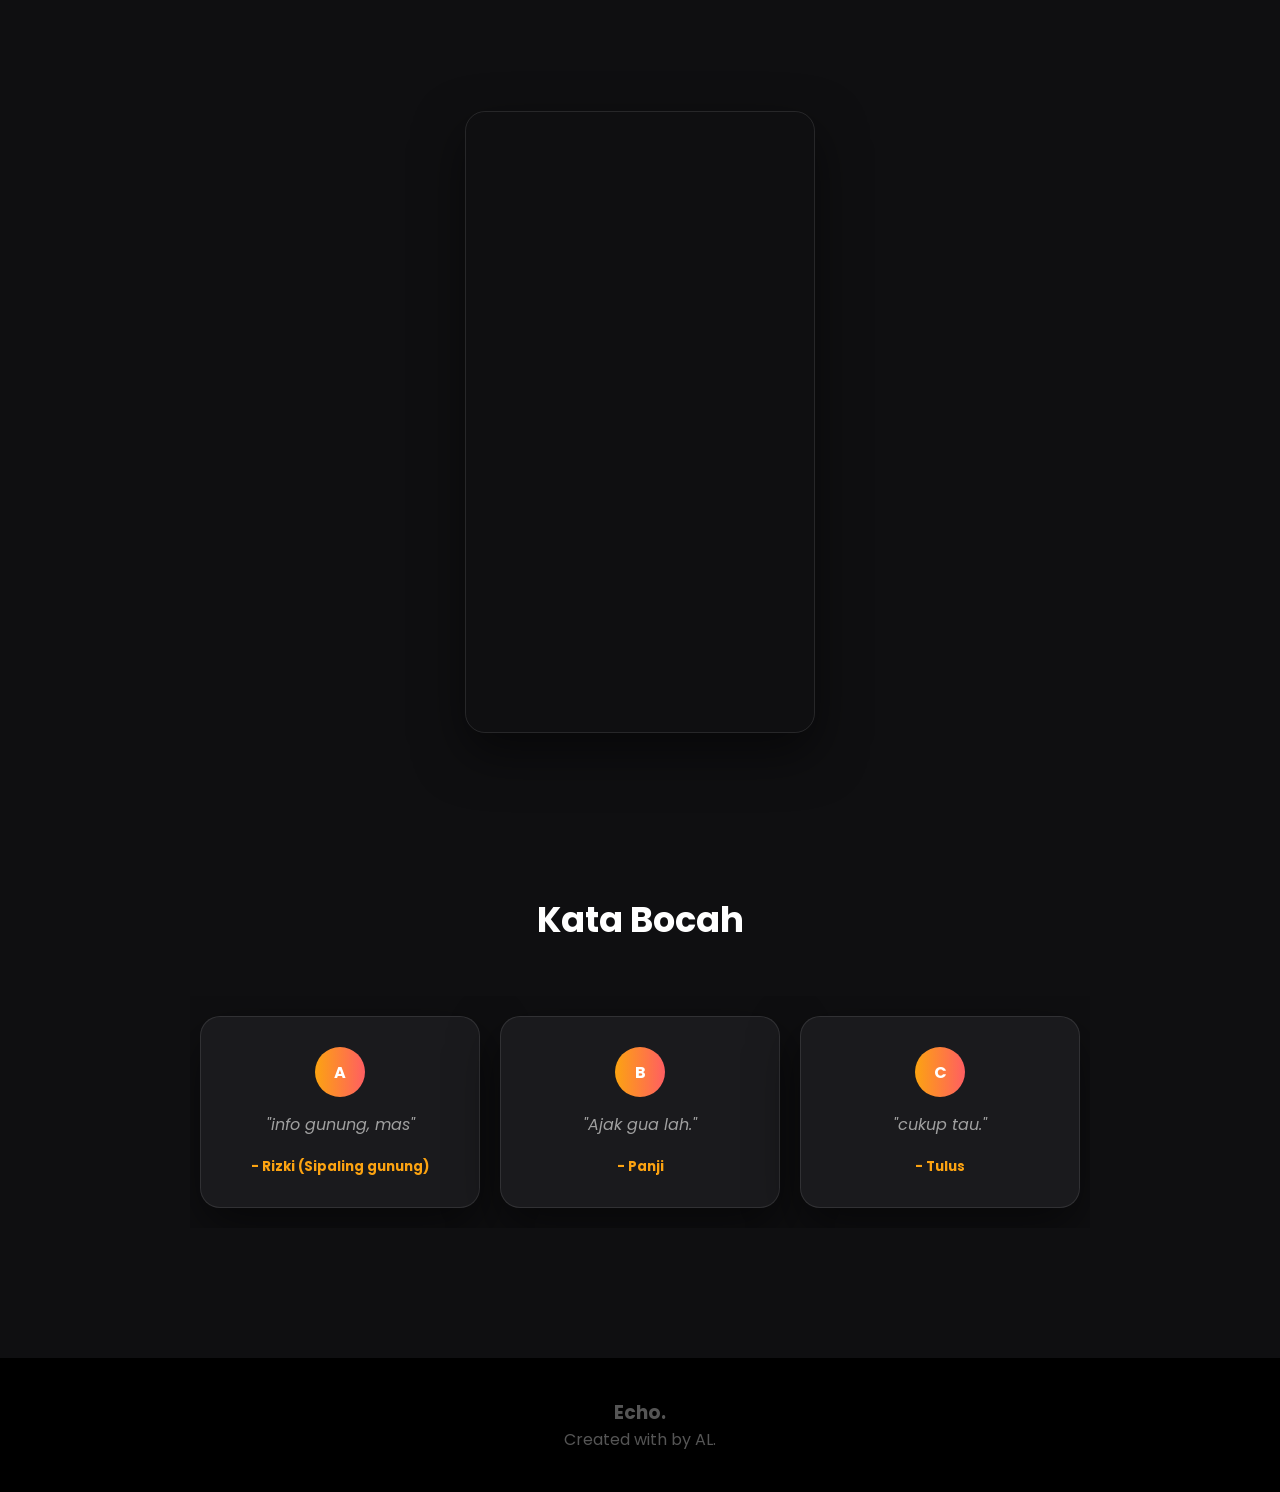
==== commit bd4ff29e: "ubah" ====
--- a/index.html
+++ b/index.html
@@ -11,14 +11,14 @@
 </head>
 <body style="overflow: hidden;"> <div id="welcome-screen">
         <div class="welcome-content">
-            <h1>Echo PH.</h1>
+            <h1>Echo.</h1>
             <p>Klik tombolnya mas</p>
             <button id="enter-btn">ini</button>
         </div>
     </div>
 
     <nav class="navbar">
-        <div class="logo">Echo PH.</div>
+        <div class="logo">Echo.</div>
         <div class="nav-right">
             <ul class="nav-links" id="nav-menu">
                 <li><a href="#home">Home</a></li>
@@ -41,10 +41,10 @@
         </video>
         <div class="overlay"></div>
         <div class="hero-content" data-aos="fade-up" data-aos-duration="1500">
-            <span class="badge">OFFICIAL SIRKEL</span>
+            <span class="badge">OFFICIAL ECHO </span>
             <h1>KITA PERNAH <span class="highlight typing-text"></span></h1>
-            <p>Bukan sekadar teman sekelas, tapi ya cuma temen.</p>
-            <a href="#galeri" class="btn-glow">Jelajahi Waktu</a>
+            <p>Penghuni Pojok Kanan.</p>
+            <a href="#galeri" class="btn-glow">Jelajahi</a>
         </div>
     </header>
 
@@ -60,7 +60,7 @@
             <div class="timeline-item right" data-aos="fade-left">
                 <div class="content">
                     <h3>2022 - 2023</h3>
-                    <p>Mulai sirkelan.</p>
+                    <p>Sirkelan mas.</p>
                 </div>
             </div>
             <div class="timeline-item left" data-aos="fade-right">
@@ -97,7 +97,7 @@
         <div class="scrolling-container"> <div class="scrolling-wrapper">
                 <div class="card" data-aos="flip-up">
                     <div class="profile-icon">A</div>
-                    <p>"info gunung lah"</p>
+                    <p>"info gunung, mas"</p>
                     <h5>- Rizki (Sipaling gunung)</h5>
                 </div>
                 <div class="card" data-aos="flip-up" data-aos-delay="100">
@@ -115,7 +115,7 @@
     </section>
 
     <footer>
-        <h3>Echo PH International.</h3>
+        <h3>Echo.</h3>
         <p>Created with by AL.</p>
     </footer>
 
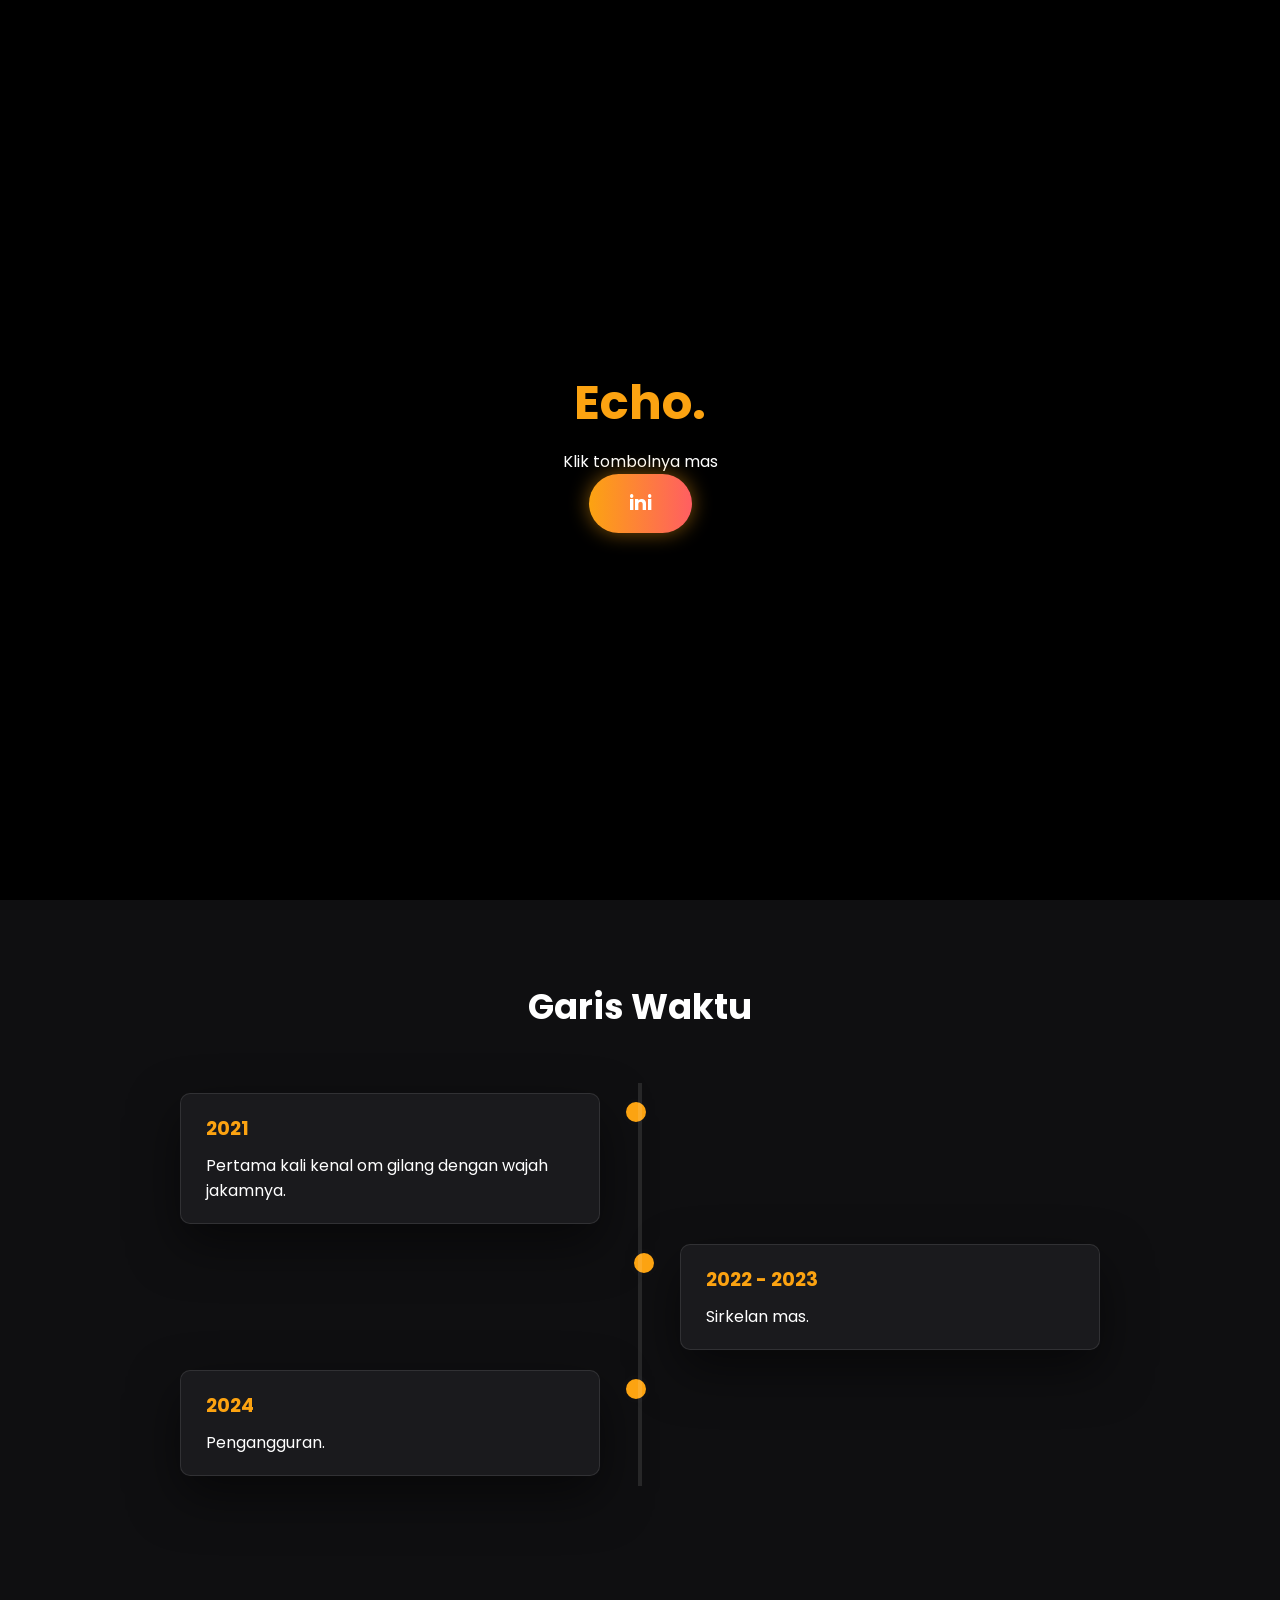
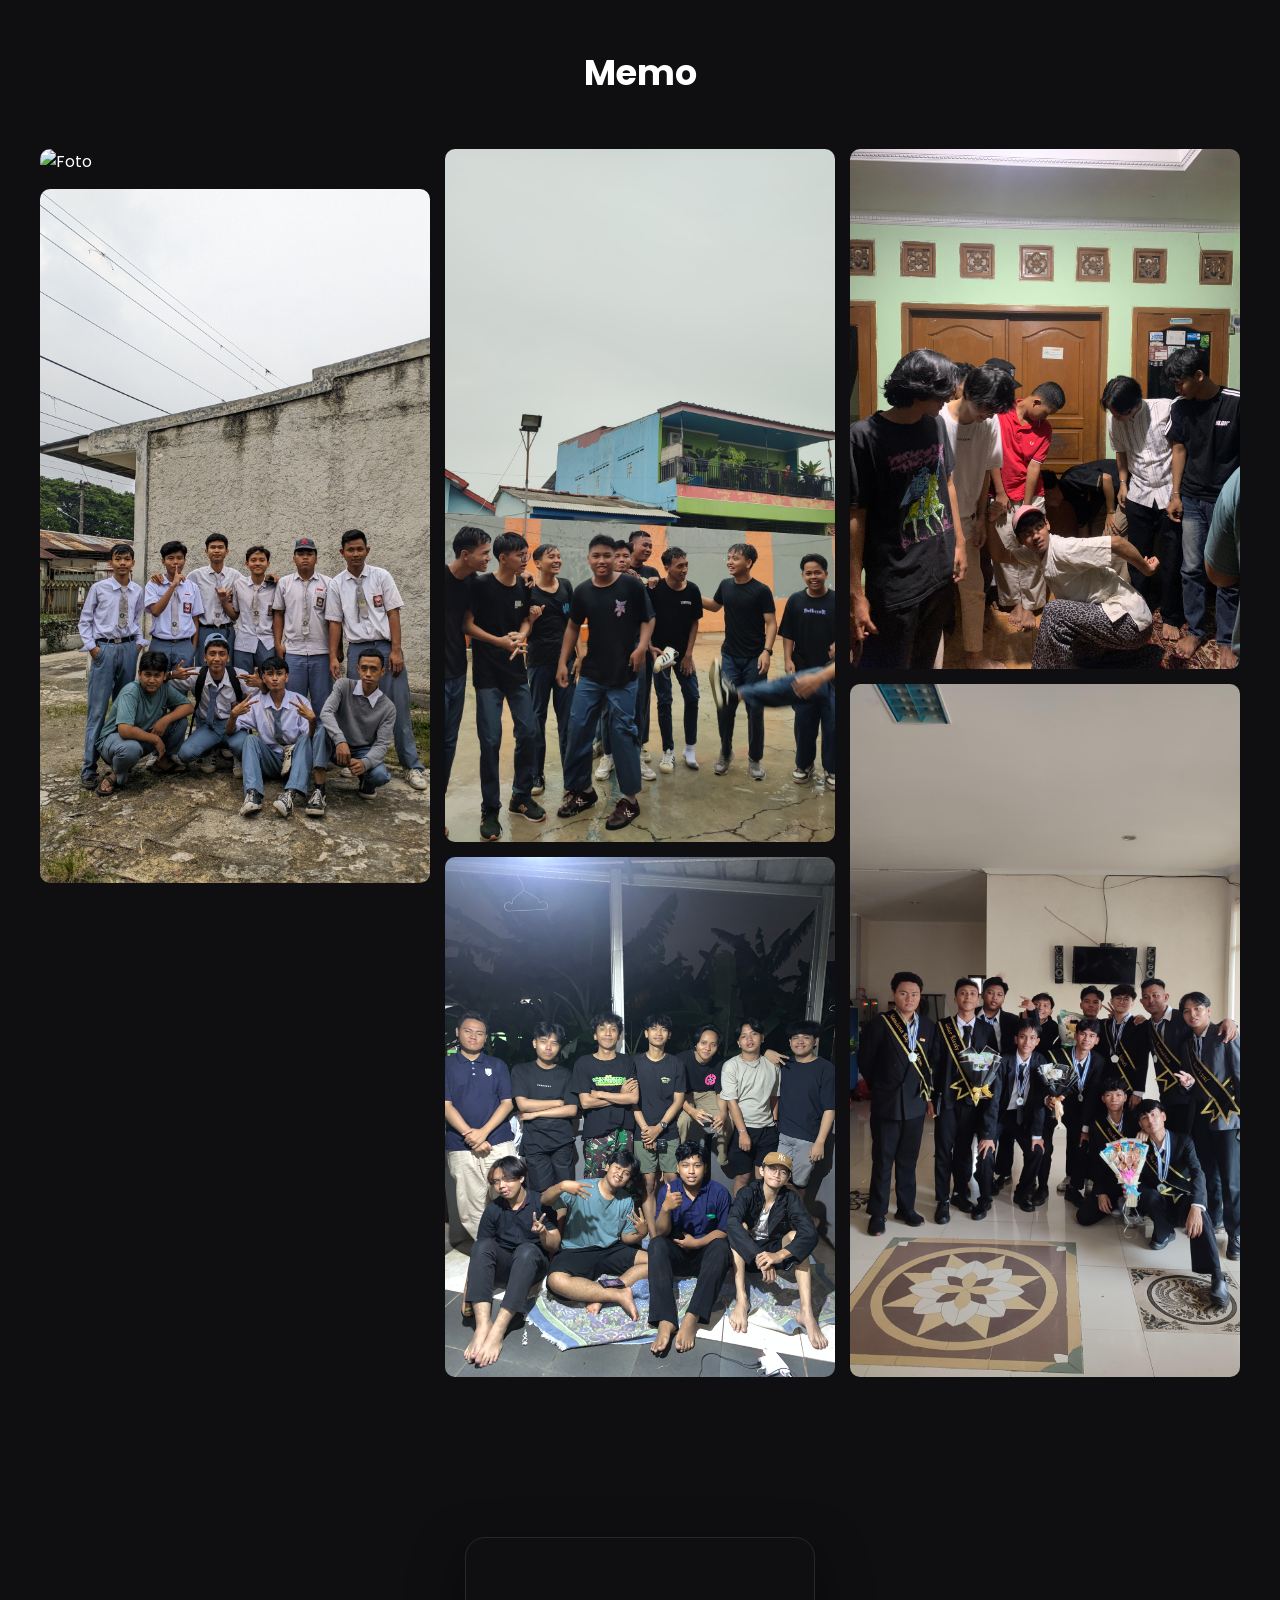
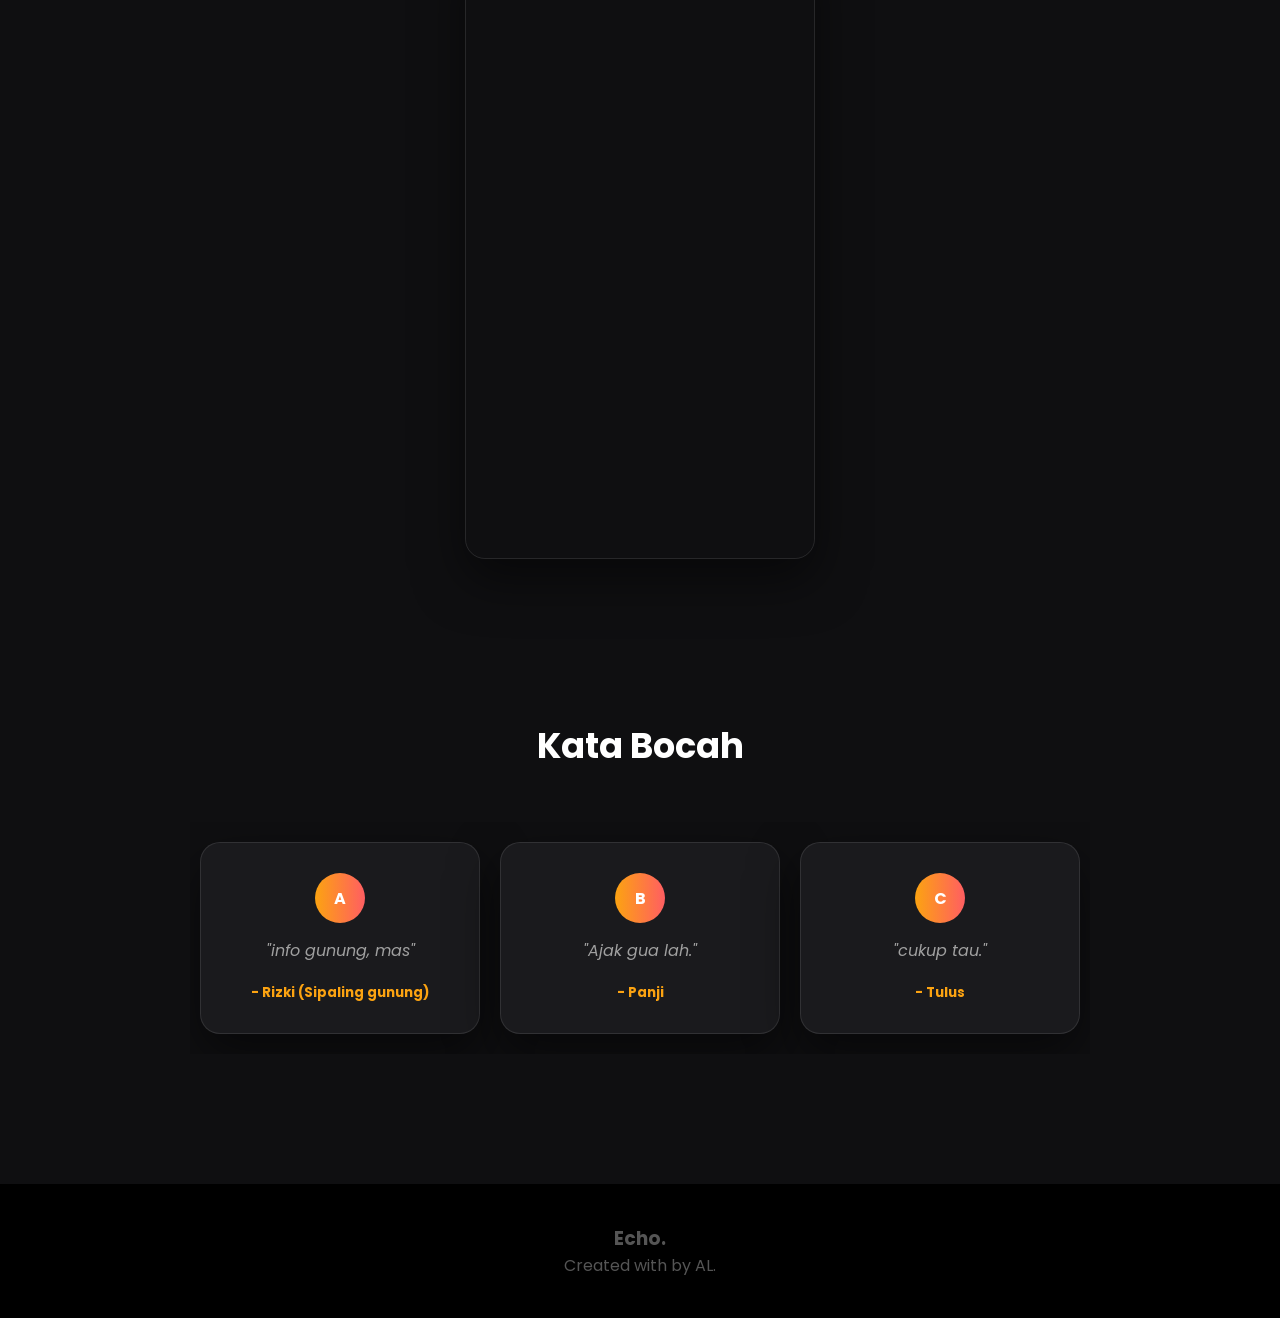
==== commit 3744731a: "ubah" ====
--- a/index.html
+++ b/index.html
@@ -75,7 +75,7 @@
     <section id="galeri" class="gallery-section">
         <h2 data-aos="fade-up">Memo</h2>
         <div class="masonry-grid">
-            <div class="masonry-item" data-aos="zoom-in"><img src="foto/2.jpg" alt="Foto"></div>
+            <div class="masonry-item" data-aos="zoom-in"><img src="foto/3.jpg" alt="Foto"></div>
             <div class="masonry-item" data-aos="zoom-in"><img src="foto/1.JPG" alt="Foto"></div>
             <div class="masonry-item" data-aos="zoom-in"><img src="foto/9.jpeg" alt="Foto"></div>
             <div class="masonry-item" data-aos="zoom-in"><img src="foto/eko.JPG" alt="Foto"></div>
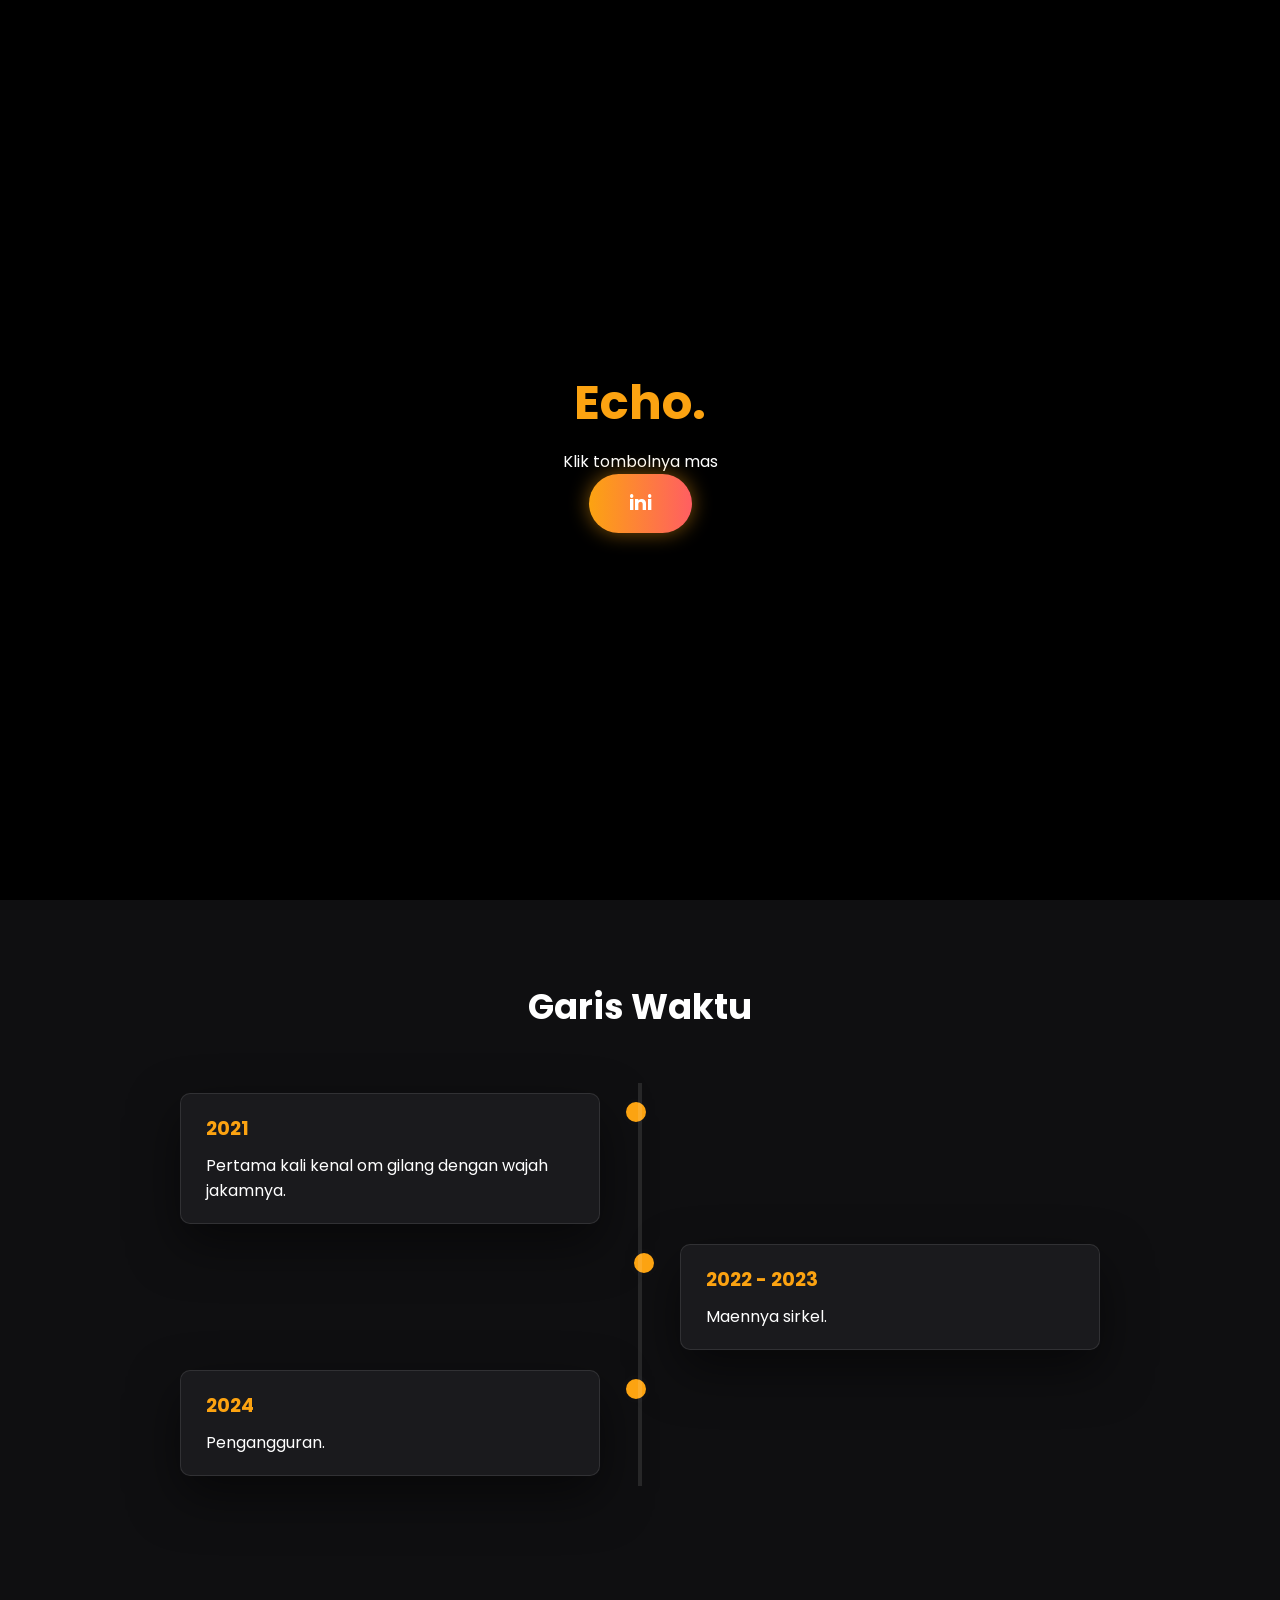
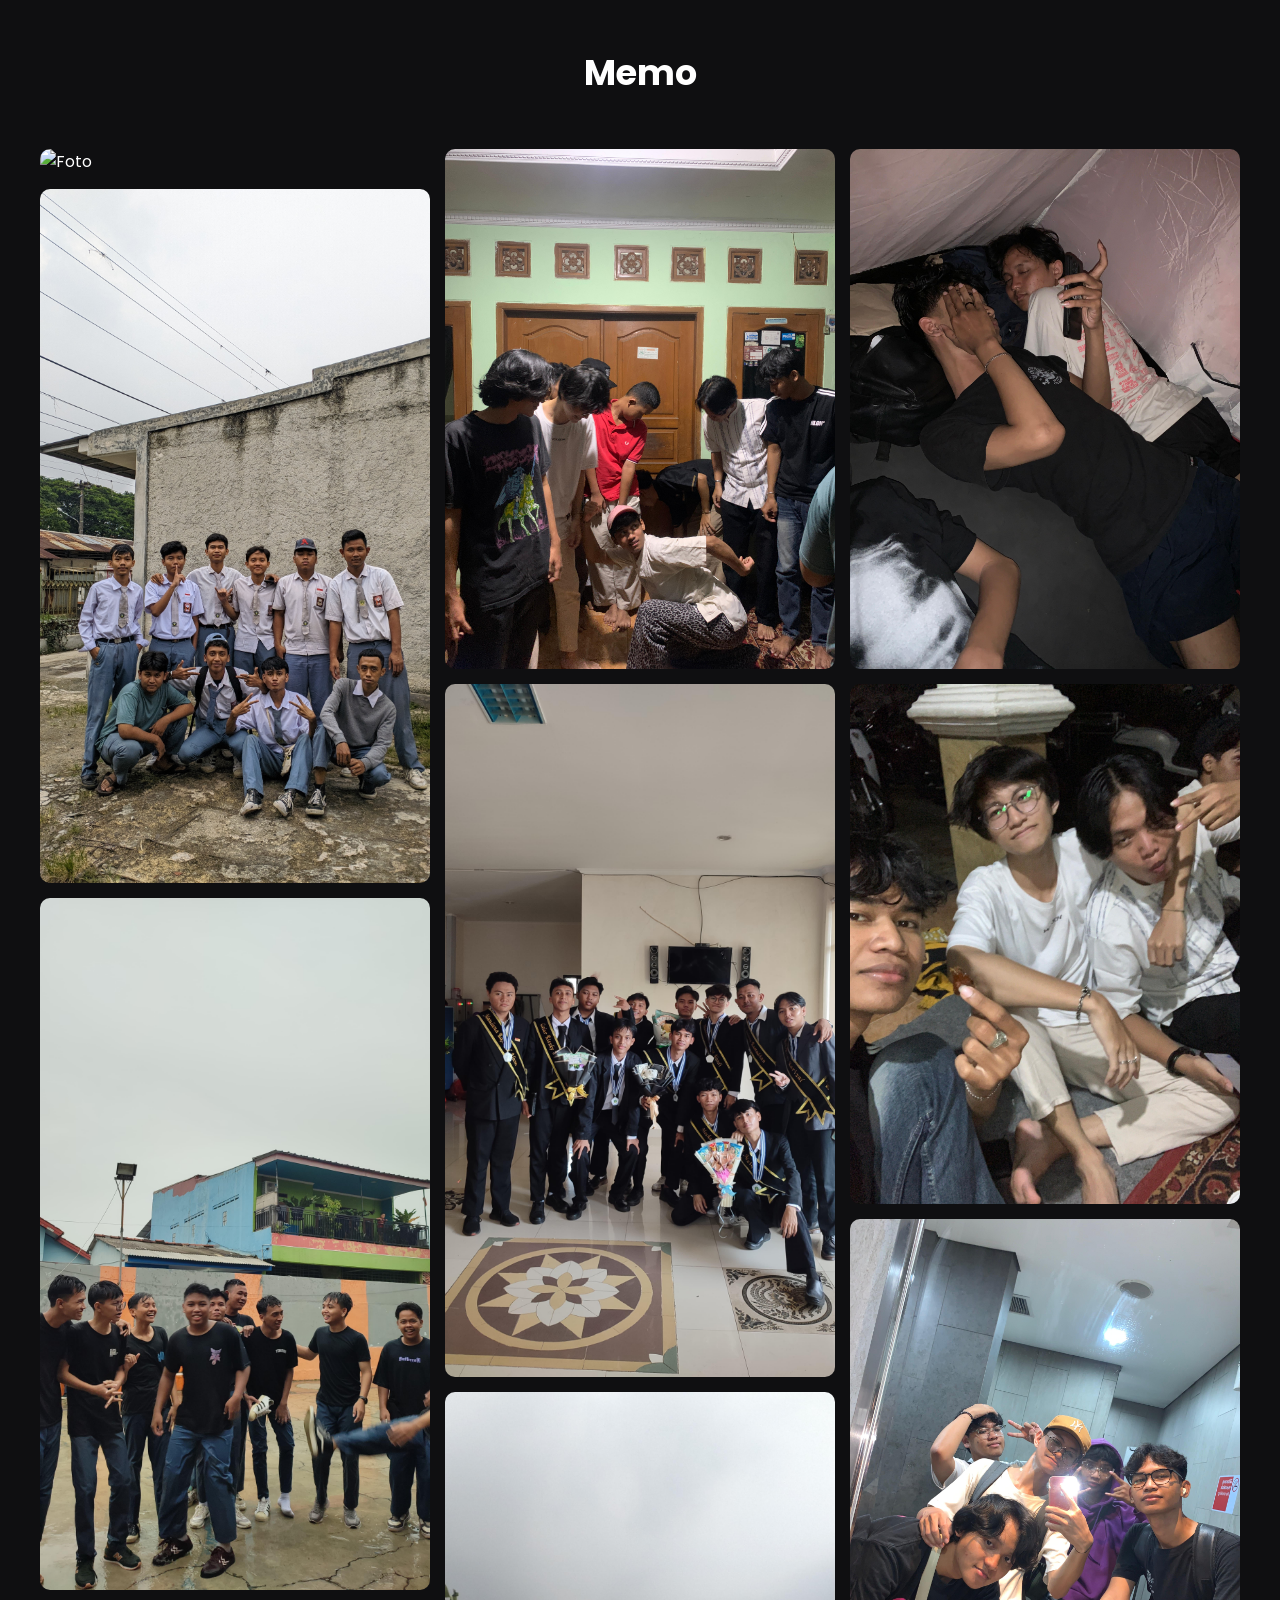
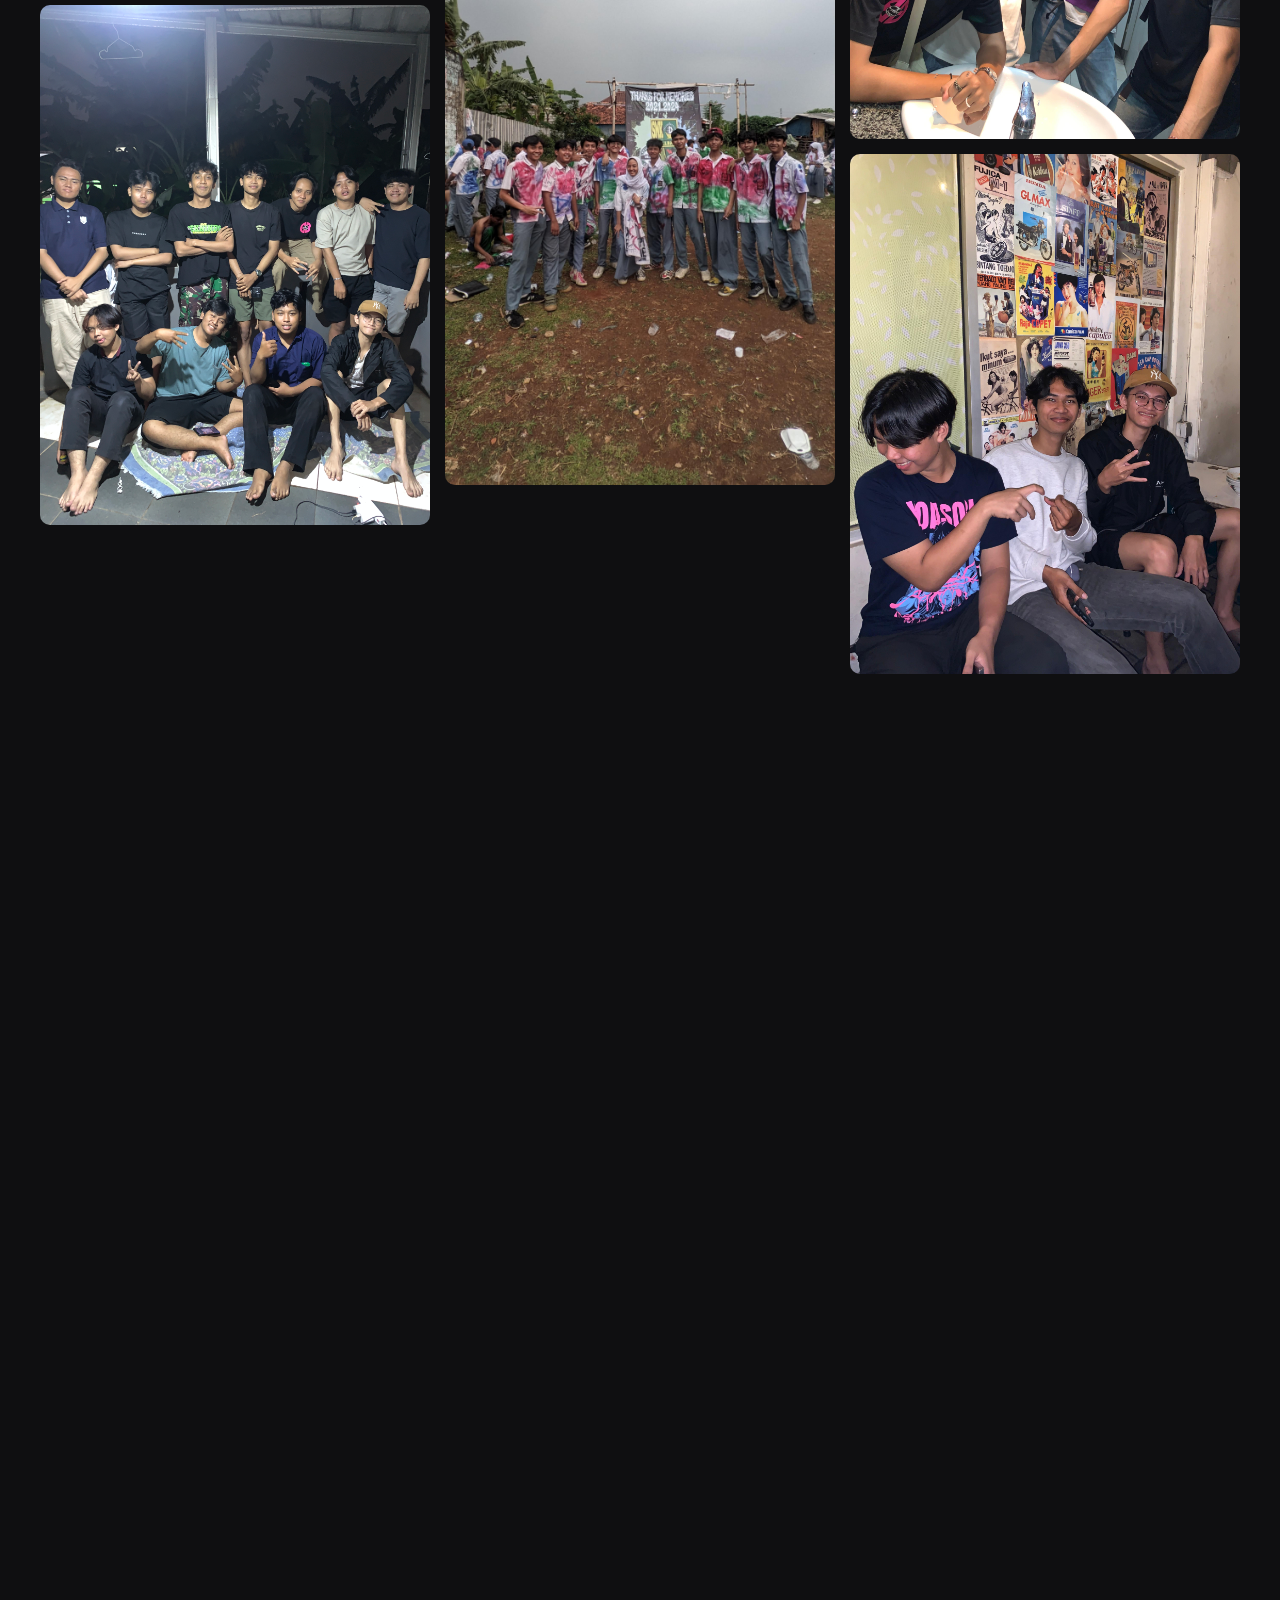
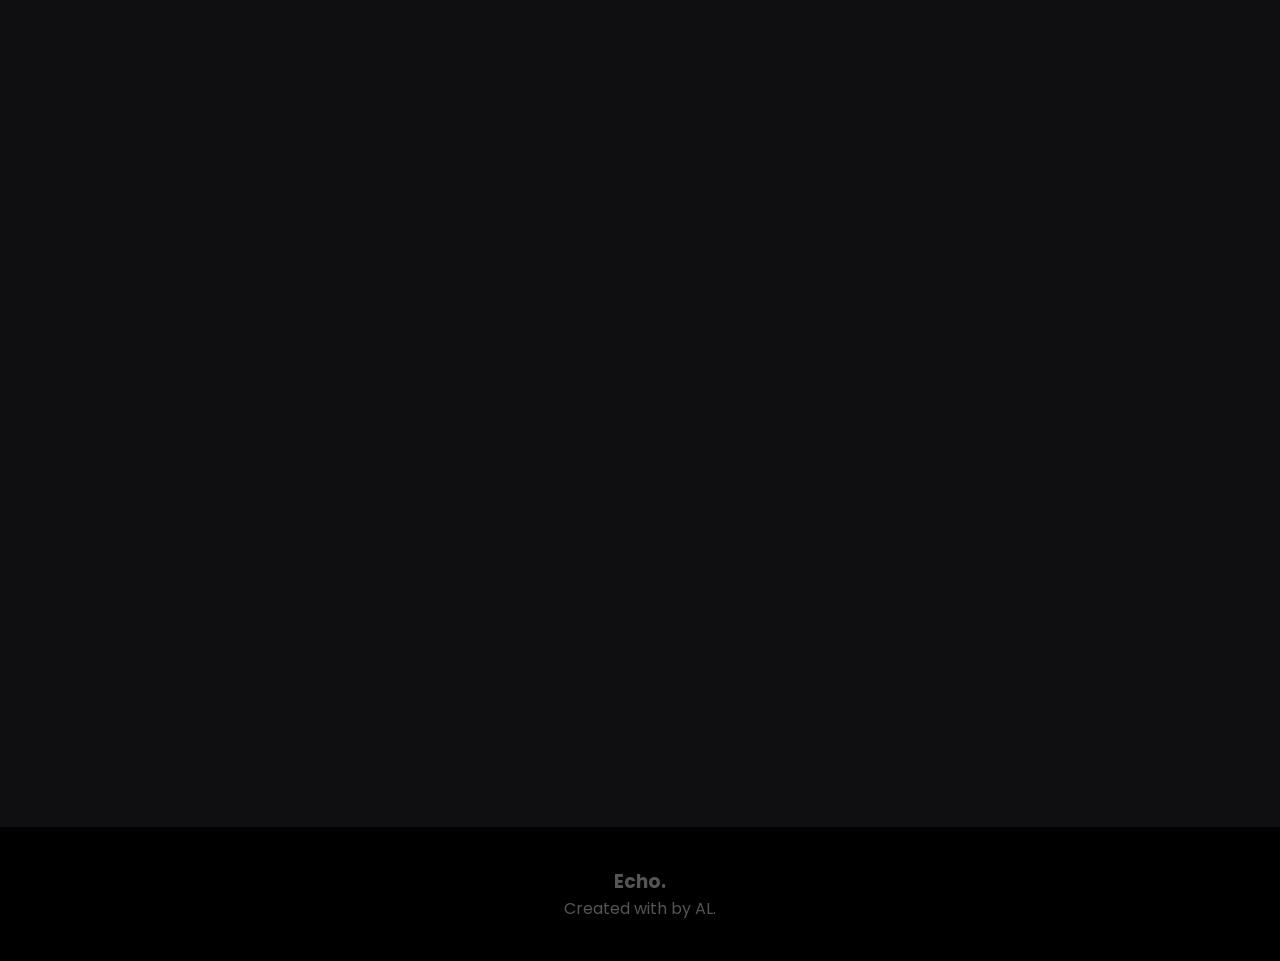
==== commit 10a543ba: "nambah" ====
--- a/index.html
+++ b/index.html
@@ -60,7 +60,7 @@
             <div class="timeline-item right" data-aos="fade-left">
                 <div class="content">
                     <h3>2022 - 2023</h3>
-                    <p>Sirkelan mas.</p>
+                    <p>Maennya sirkel.</p>
                 </div>
             </div>
             <div class="timeline-item left" data-aos="fade-right">
@@ -81,15 +81,28 @@
             <div class="masonry-item" data-aos="zoom-in"><img src="foto/eko.JPG" alt="Foto"></div>
             <div class="masonry-item" data-aos="zoom-in"><img src="foto/5.jpeg" alt="Foto"></div>
             <div class="masonry-item" data-aos="zoom-in"><img src="foto/11.jpeg" alt="Foto"></div>
+            <div class="masonry-item" data-aos="zoom-in"><img src="foto/4.jpeg" alt="Foto"></div>
+            <div class="masonry-item" data-aos="zoom-in"><img src="foto/6.jpeg" alt="Foto"></div>
+            <div class="masonry-item" data-aos="zoom-in"><img src="foto/7.jpeg" alt="Foto"></div>
+            <div class="masonry-item" data-aos="zoom-in"><img src="foto/8.jpeg" alt="Foto"></div>
+            <div class="masonry-item" data-aos="zoom-in"><img src="foto/10.jpeg" alt="Foto"></div>
+            <div class="masonry-item" data-aos="zoom-in"><img src="foto/12.jpeg" alt="Foto"></div>
         </div>
     </section>
 
     <section class="video-section">
         <div class="video-wrapper vertical-video" data-aos="fade-up">
             <video width="100%" height="100%" autoplay muted loop playsinline style="object-fit: cover;">
-                <source src="video/iam.mp4" type="video/mp4">
+                <source src="video/2.mp4" type="video/mp4">
             </video>
         </div>
+
+        <div class="video-wrapper vertical-video" data-aos="fade-up">
+            <video width="100%" height="100%" autoplay muted loop playsinline style="object-fit: cover;">
+                <source src="video/1.mp4" type="video/mp4">
+            </video>
+        </div>
+
     </section>
 
     <section id="pesan" class="messages-section">
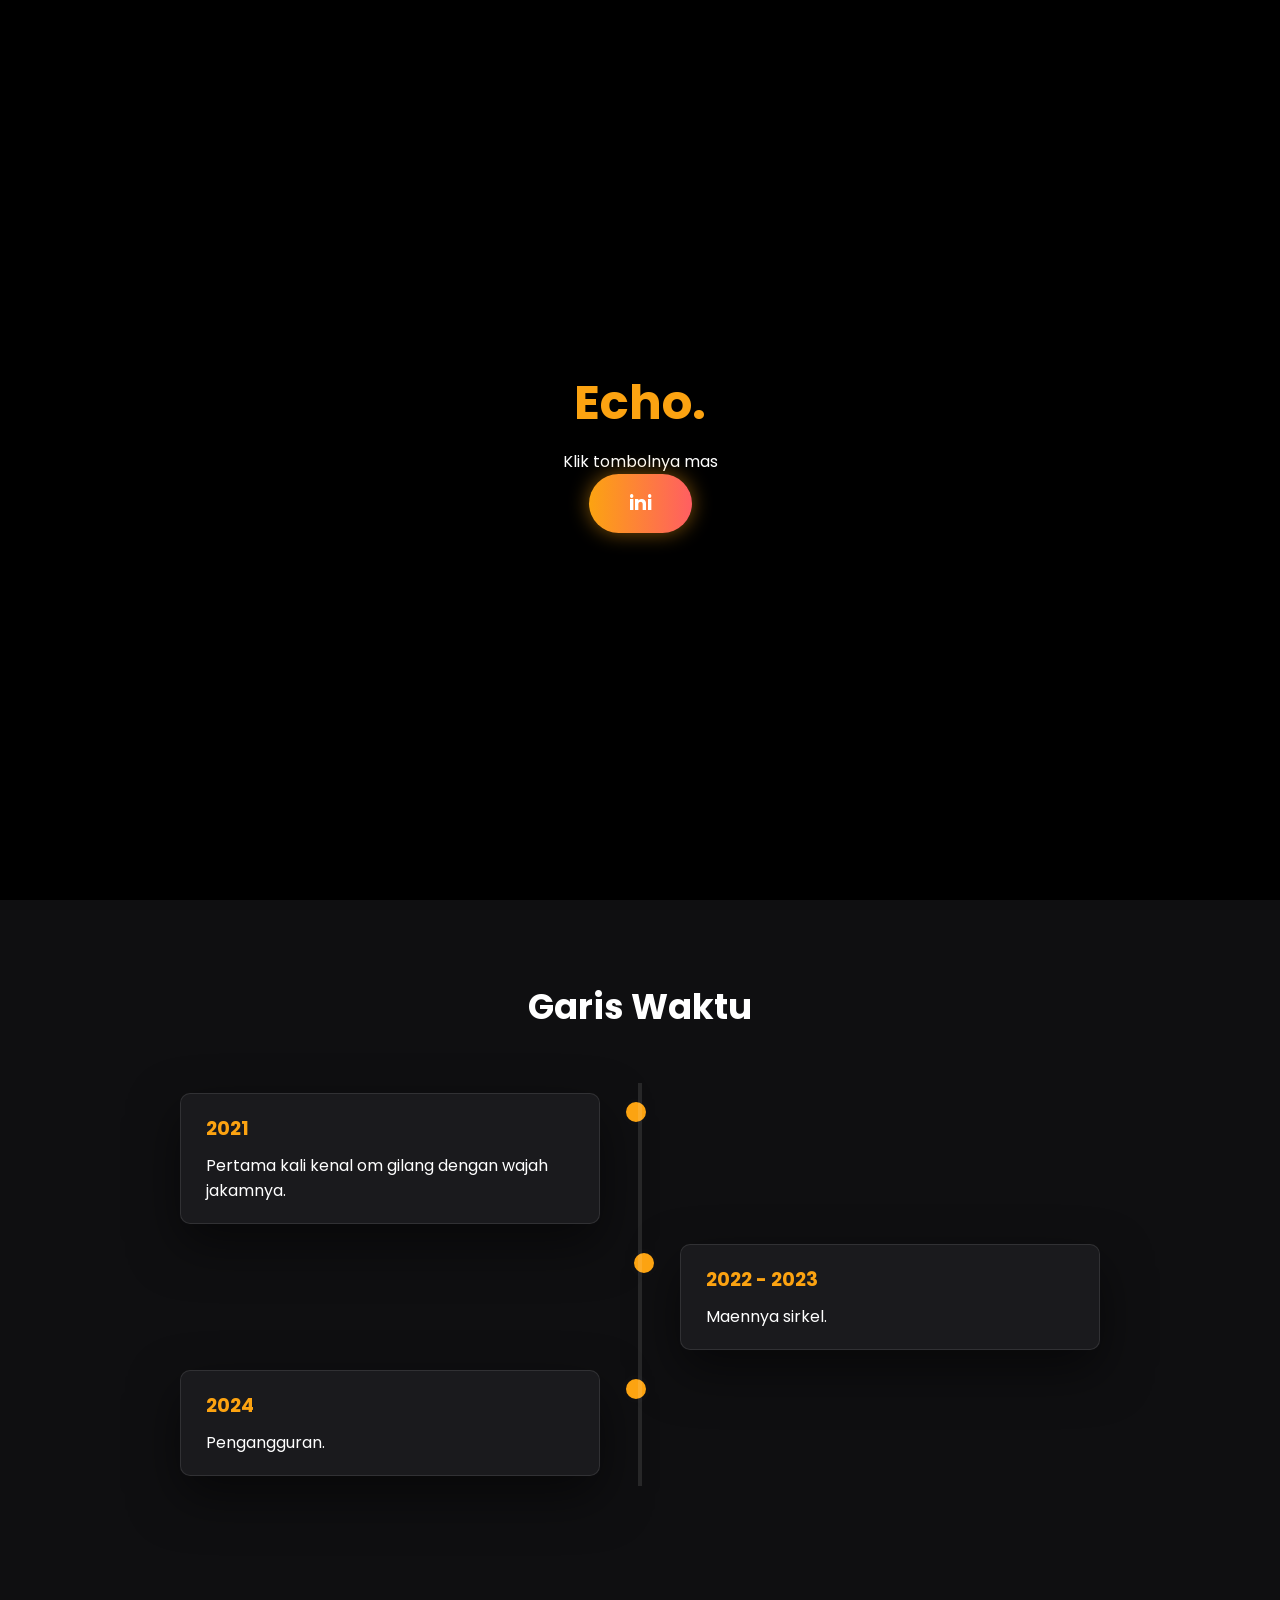
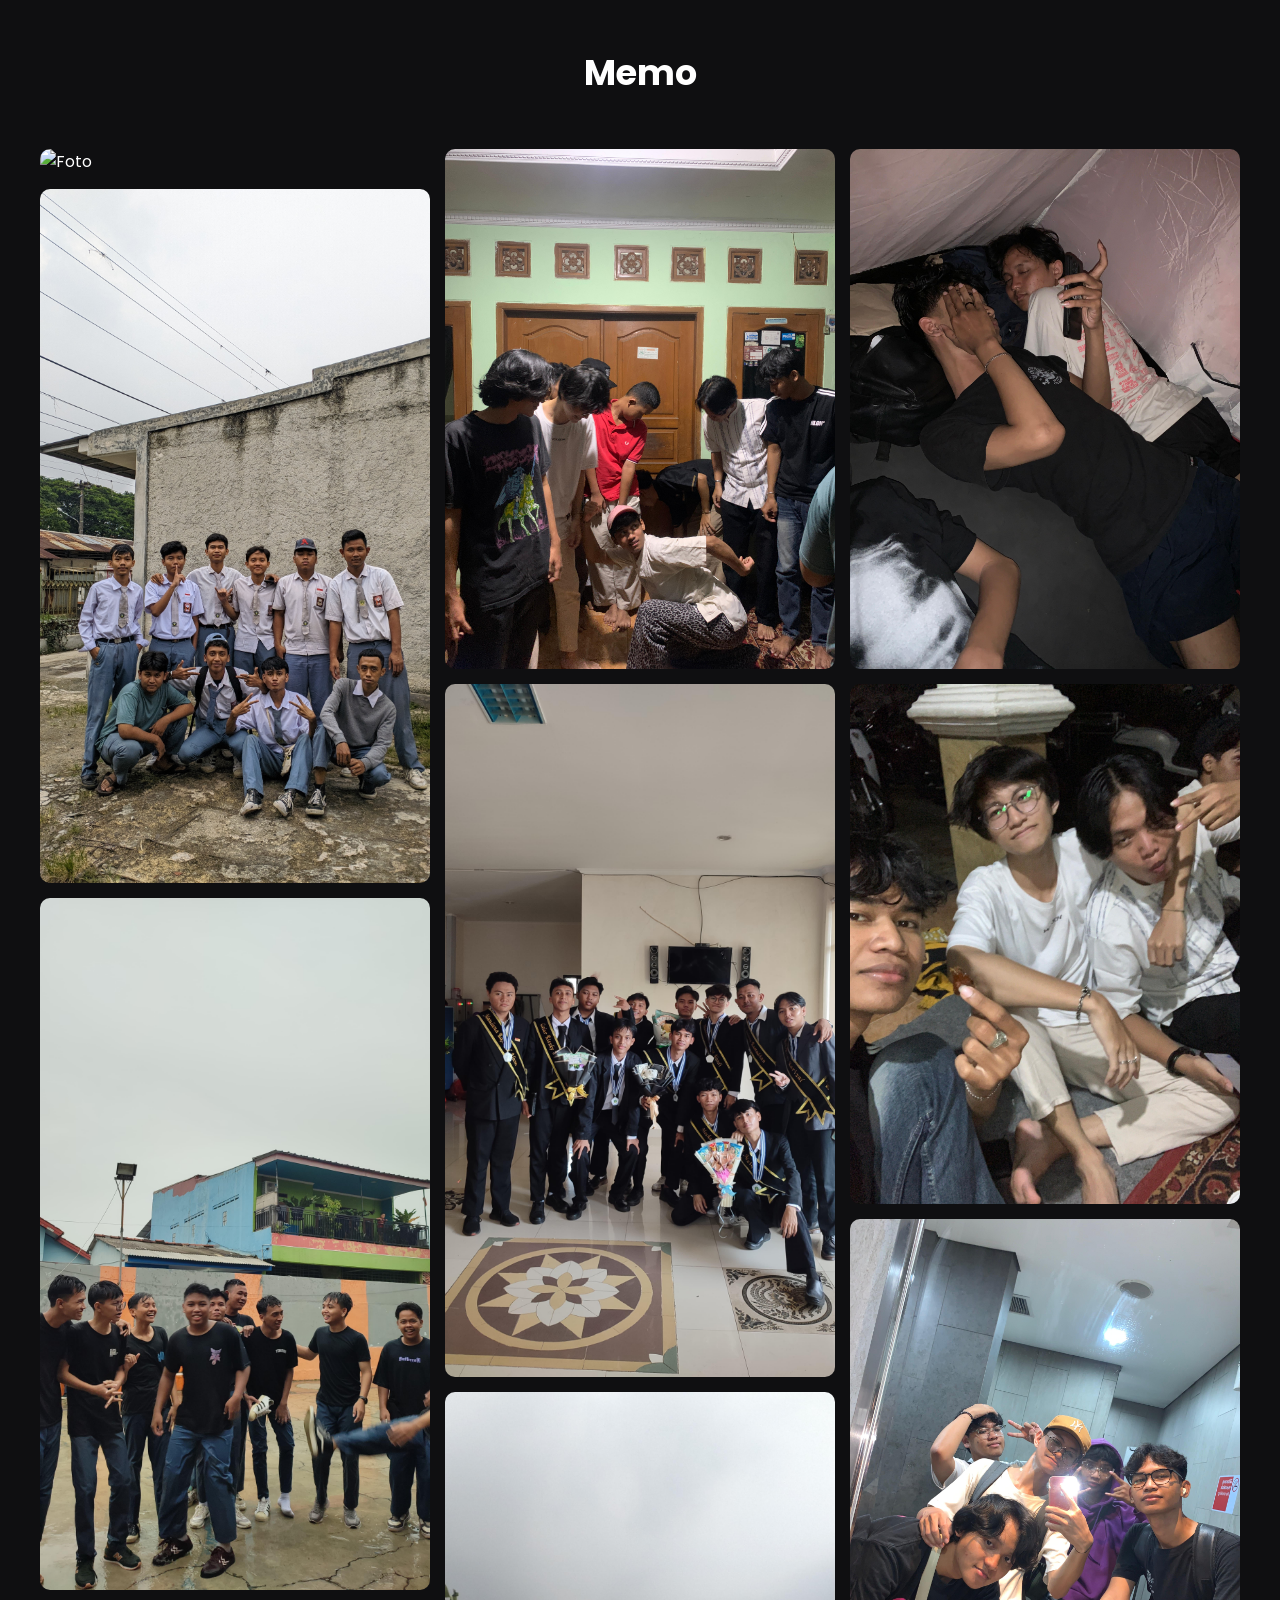
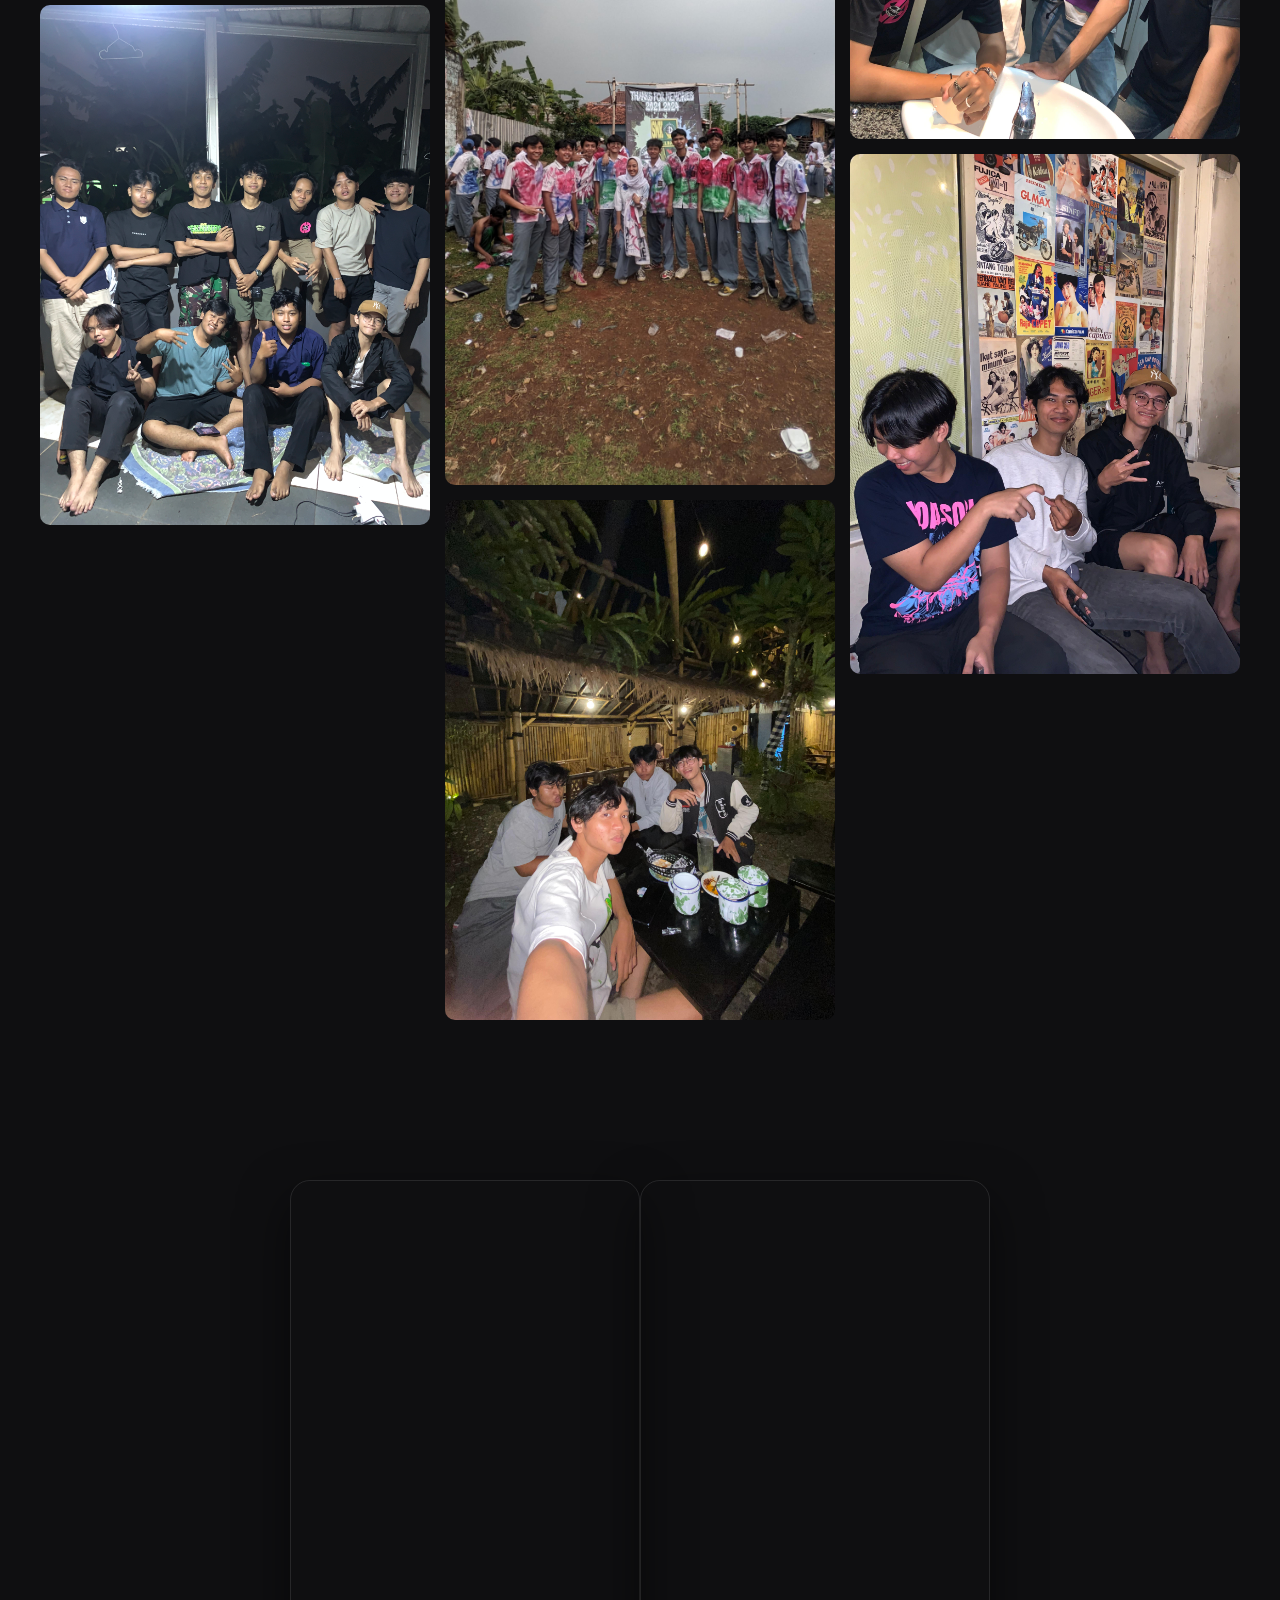
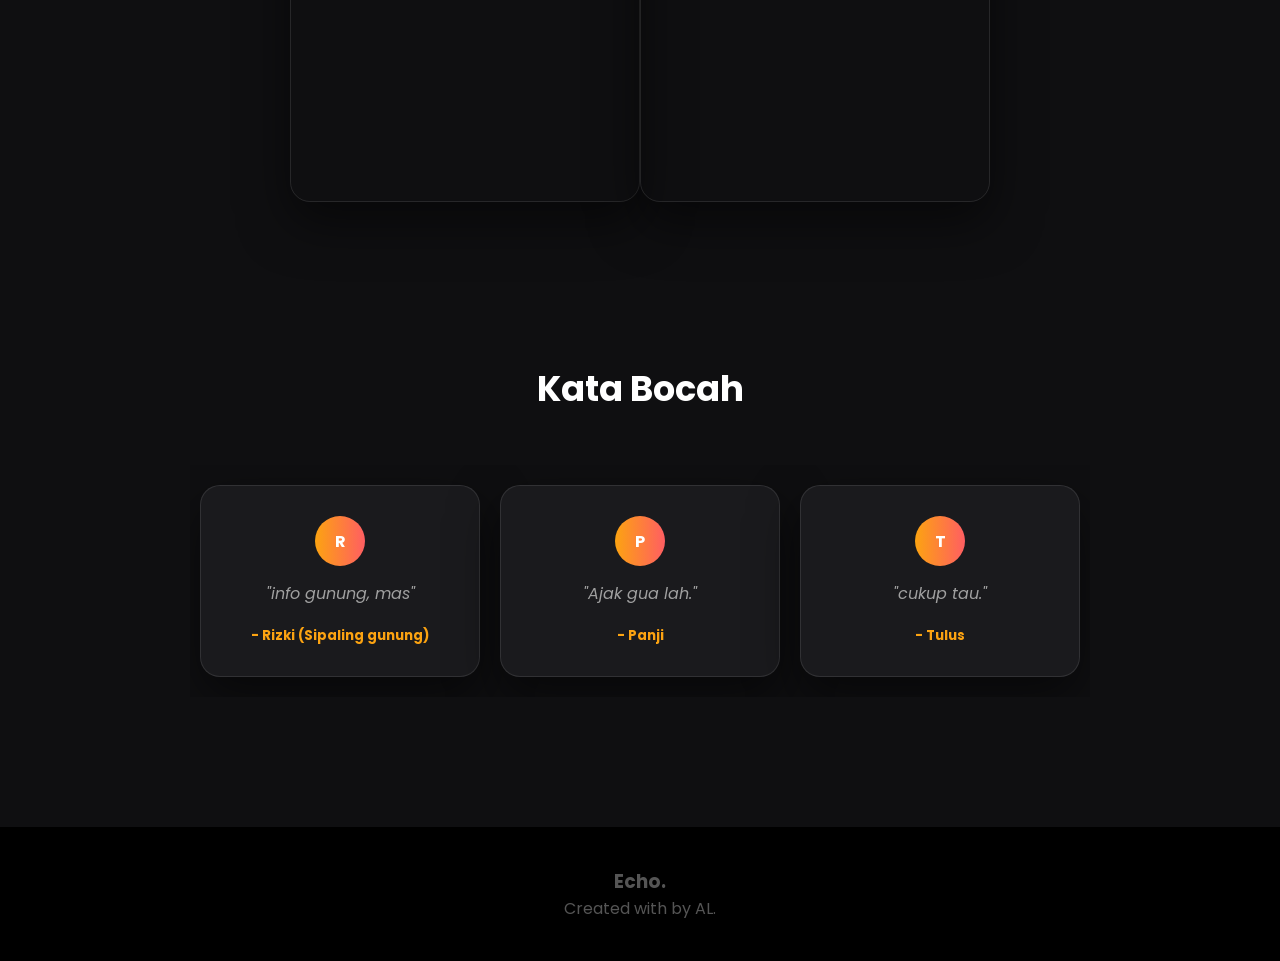
==== commit 2670cdc5: "feat: implement admin dashboard with authentication overlay and management interface" ====
--- a/index.html
+++ b/index.html
@@ -50,86 +50,34 @@
 
     <section id="timeline" class="timeline-section">
         <h2 data-aos="fade-up">Garis Waktu</h2>
-        <div class="timeline">
-            <div class="timeline-item left" data-aos="fade-right">
-                <div class="content">
-                    <h3>2021</h3>
-                    <p>Pertama kali kenal om gilang dengan wajah jakamnya.</p>
-                </div>
-            </div>
-            <div class="timeline-item right" data-aos="fade-left">
-                <div class="content">
-                    <h3>2022 - 2023</h3>
-                    <p>Maennya sirkel.</p>
-                </div>
-            </div>
-            <div class="timeline-item left" data-aos="fade-right">
-                <div class="content">
-                    <h3>2024</h3>
-                    <p>Pengangguran.</p>
-                </div>
-            </div>
+        <div class="timeline" id="timeline-container">
+            <!-- Timeline dinamis dimuat dari localStorage -->
         </div>
     </section>
 
     <section id="galeri" class="gallery-section">
         <h2 data-aos="fade-up">Memo</h2>
-        <div class="masonry-grid">
-            <div class="masonry-item" data-aos="zoom-in"><img src="foto/3.jpg" alt="Foto"></div>
-            <div class="masonry-item" data-aos="zoom-in"><img src="foto/1.JPG" alt="Foto"></div>
-            <div class="masonry-item" data-aos="zoom-in"><img src="foto/9.jpeg" alt="Foto"></div>
-            <div class="masonry-item" data-aos="zoom-in"><img src="foto/eko.JPG" alt="Foto"></div>
-            <div class="masonry-item" data-aos="zoom-in"><img src="foto/5.jpeg" alt="Foto"></div>
-            <div class="masonry-item" data-aos="zoom-in"><img src="foto/11.jpeg" alt="Foto"></div>
-            <div class="masonry-item" data-aos="zoom-in"><img src="foto/4.jpeg" alt="Foto"></div>
-            <div class="masonry-item" data-aos="zoom-in"><img src="foto/6.jpeg" alt="Foto"></div>
-            <div class="masonry-item" data-aos="zoom-in"><img src="foto/7.jpeg" alt="Foto"></div>
-            <div class="masonry-item" data-aos="zoom-in"><img src="foto/8.jpeg" alt="Foto"></div>
-            <div class="masonry-item" data-aos="zoom-in"><img src="foto/10.jpeg" alt="Foto"></div>
-            <div class="masonry-item" data-aos="zoom-in"><img src="foto/12.jpeg" alt="Foto"></div>
+        <div class="masonry-grid" id="gallery-container">
+            <!-- Galeri dinamis dimuat dari localStorage -->
         </div>
     </section>
 
-    <section class="video-section">
-        <div class="video-wrapper vertical-video" data-aos="fade-up">
-            <video width="100%" height="100%" autoplay muted loop playsinline style="object-fit: cover;">
-                <source src="video/2.mp4" type="video/mp4">
-            </video>
-        </div>
-
-        <div class="video-wrapper vertical-video" data-aos="fade-up">
-            <video width="100%" height="100%" autoplay muted loop playsinline style="object-fit: cover;">
-                <source src="video/1.mp4" type="video/mp4">
-            </video>
-        </div>
-
+    <section class="video-section" id="video-container">
+        <!-- Video dinamis dimuat dari localStorage -->
     </section>
 
     <section id="pesan" class="messages-section">
         <h2 data-aos="fade-up">Kata Bocah</h2>
-        <div class="scrolling-container"> <div class="scrolling-wrapper">
-                <div class="card" data-aos="flip-up">
-                    <div class="profile-icon">A</div>
-                    <p>"info gunung, mas"</p>
-                    <h5>- Rizki (Sipaling gunung)</h5>
-                </div>
-                <div class="card" data-aos="flip-up" data-aos-delay="100">
-                    <div class="profile-icon">B</div>
-                    <p>"Ajak gua lah."</p>
-                    <h5>- Panji</h5>
-                </div>
-                <div class="card" data-aos="flip-up" data-aos-delay="200">
-                    <div class="profile-icon">C</div>
-                    <p>"cukup tau."</p>
-                    <h5>- Tulus</h5>
-                </div>
+        <div class="scrolling-container"> 
+            <div class="scrolling-wrapper" id="messages-container">
+                <!-- Pesan dinamis dimuat dari localStorage -->
             </div>
         </div>
     </section>
 
     <footer>
         <h3>Echo.</h3>
-        <p>Created with by AL.</p>
+        <p>Created with <a href="admin.html" style="text-decoration:none; color:inherit;">by</a> AL.</p>
     </footer>
 
     <div class="music-fab" style="display: none;"> <button id="music-btn">⏸</button> <audio id="bg-music" loop>
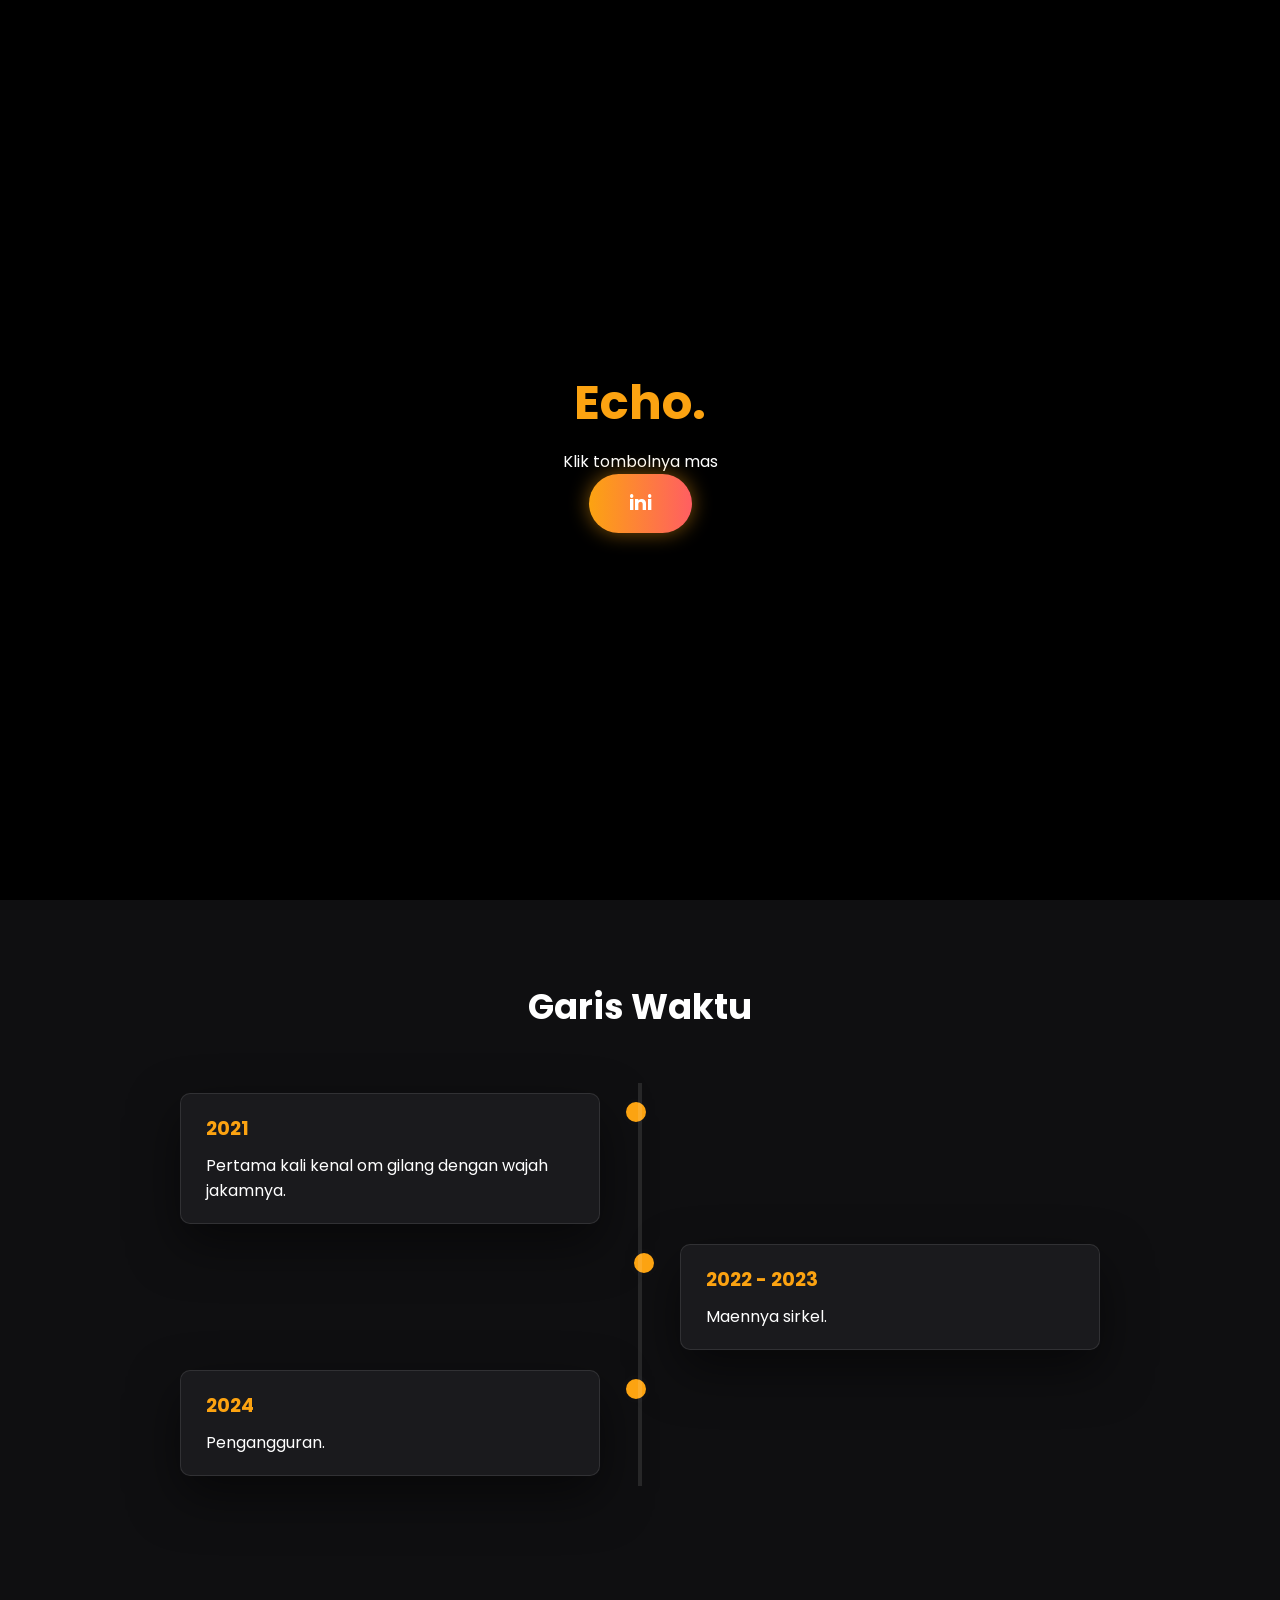
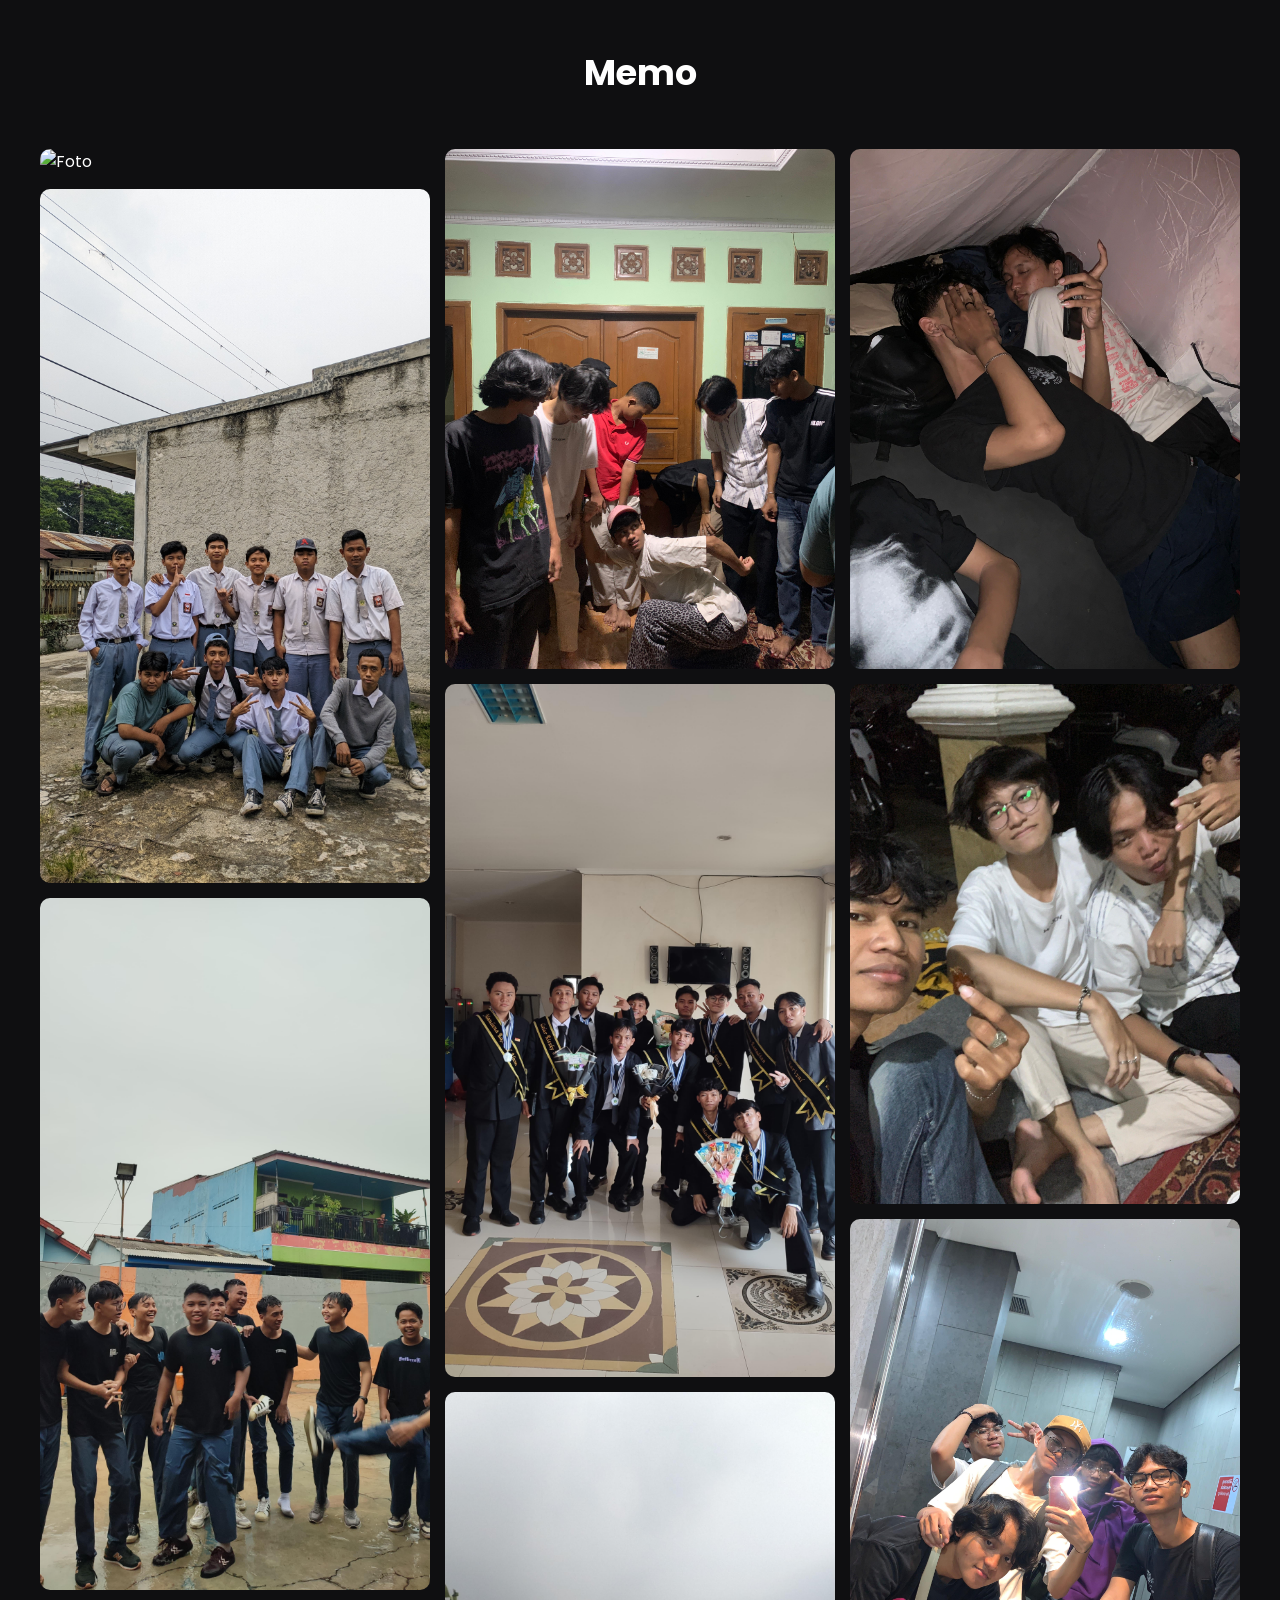
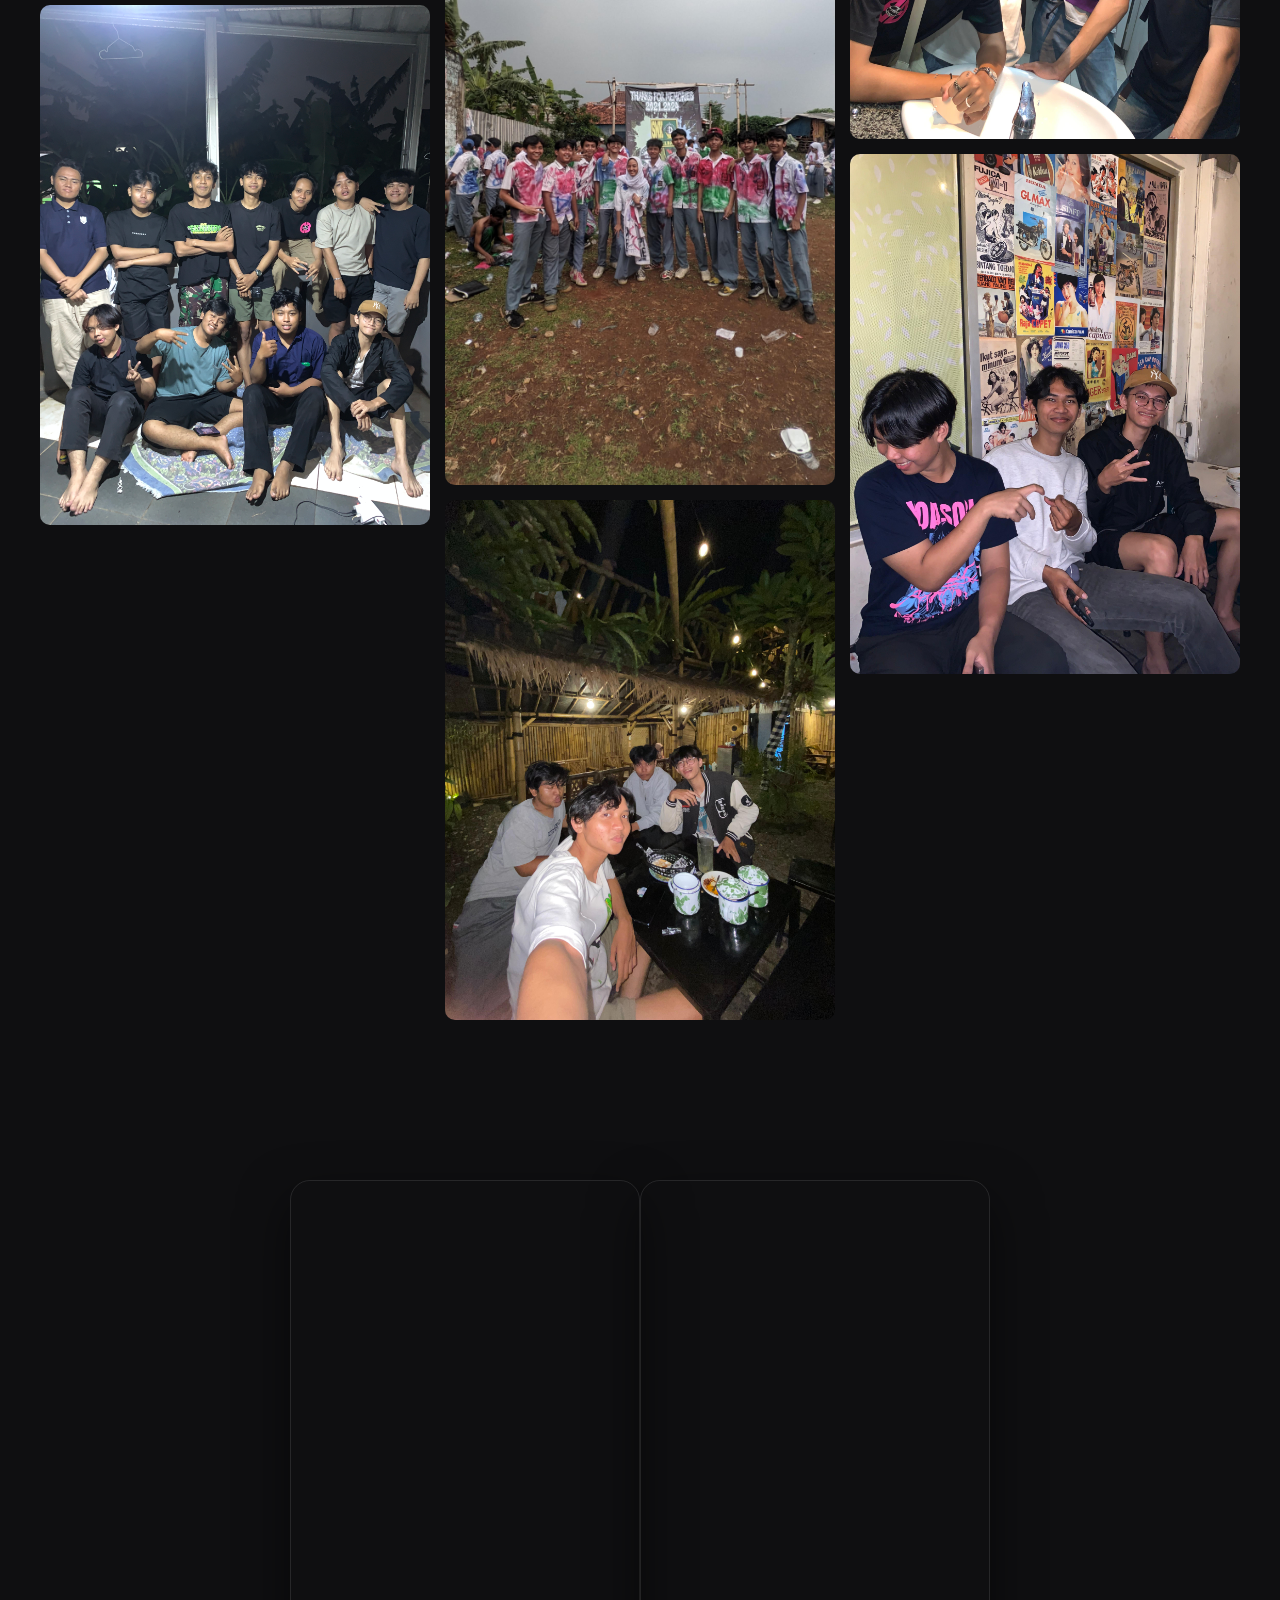
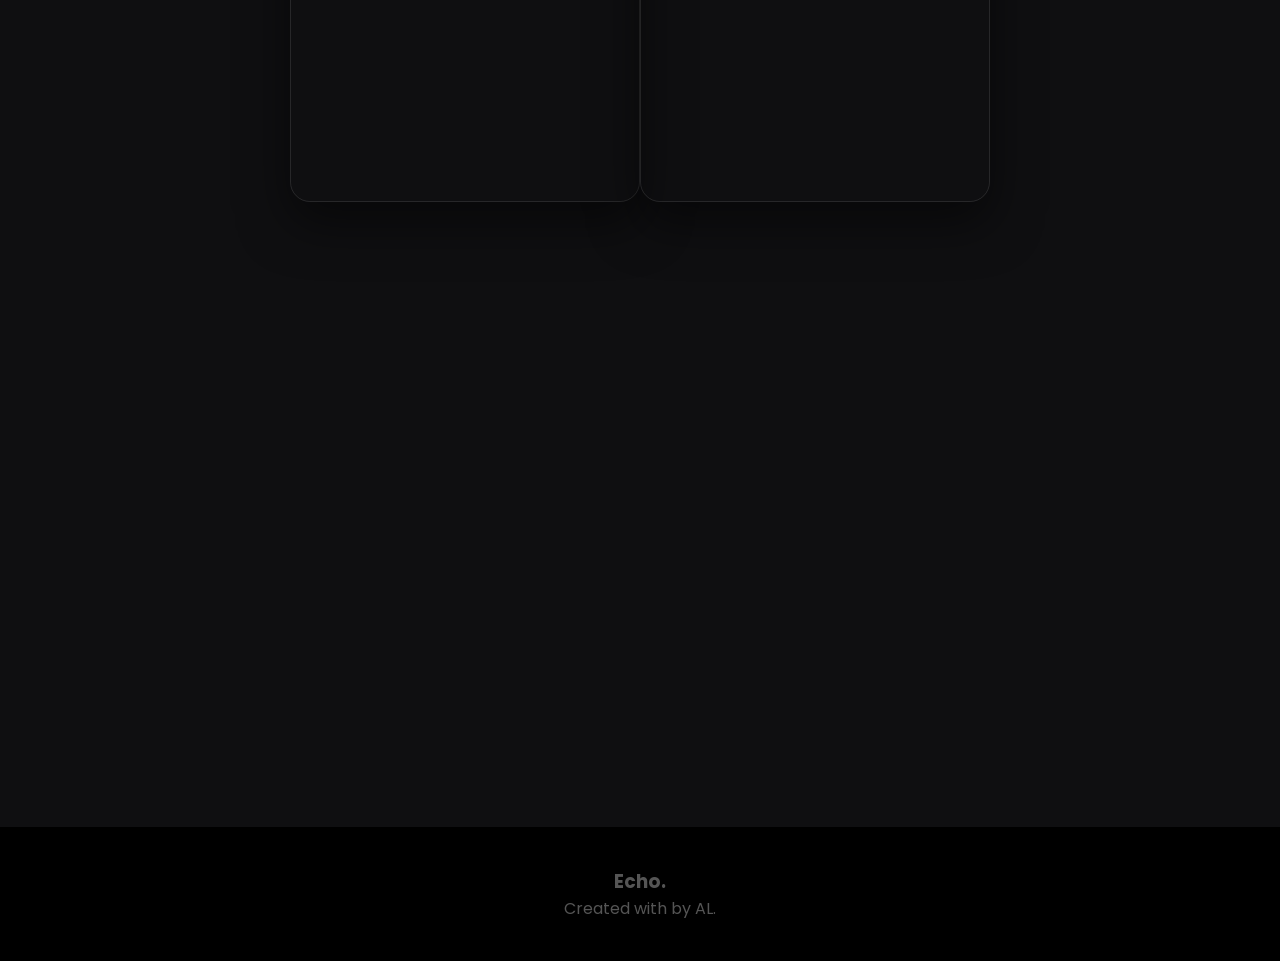
==== commit 0805a07e: "feat: implement username-based admin authentication and add admin portal link to navigation menu" ====
--- a/index.html
+++ b/index.html
@@ -25,6 +25,7 @@
                 <li><a href="#timeline">Perjalanan</a></li>
                 <li><a href="#galeri">Galeri</a></li>
                 <li><a href="#pesan">Pesan</a></li>
+                <li><a href="admin.html" style="color: #60a5fa; font-weight: 800;">Admin</a></li>
             </ul>
             <div class="nav-buttons">
                 <button id="theme-toggle" class="theme-btn" title="Ganti Tema">☀️</button>
